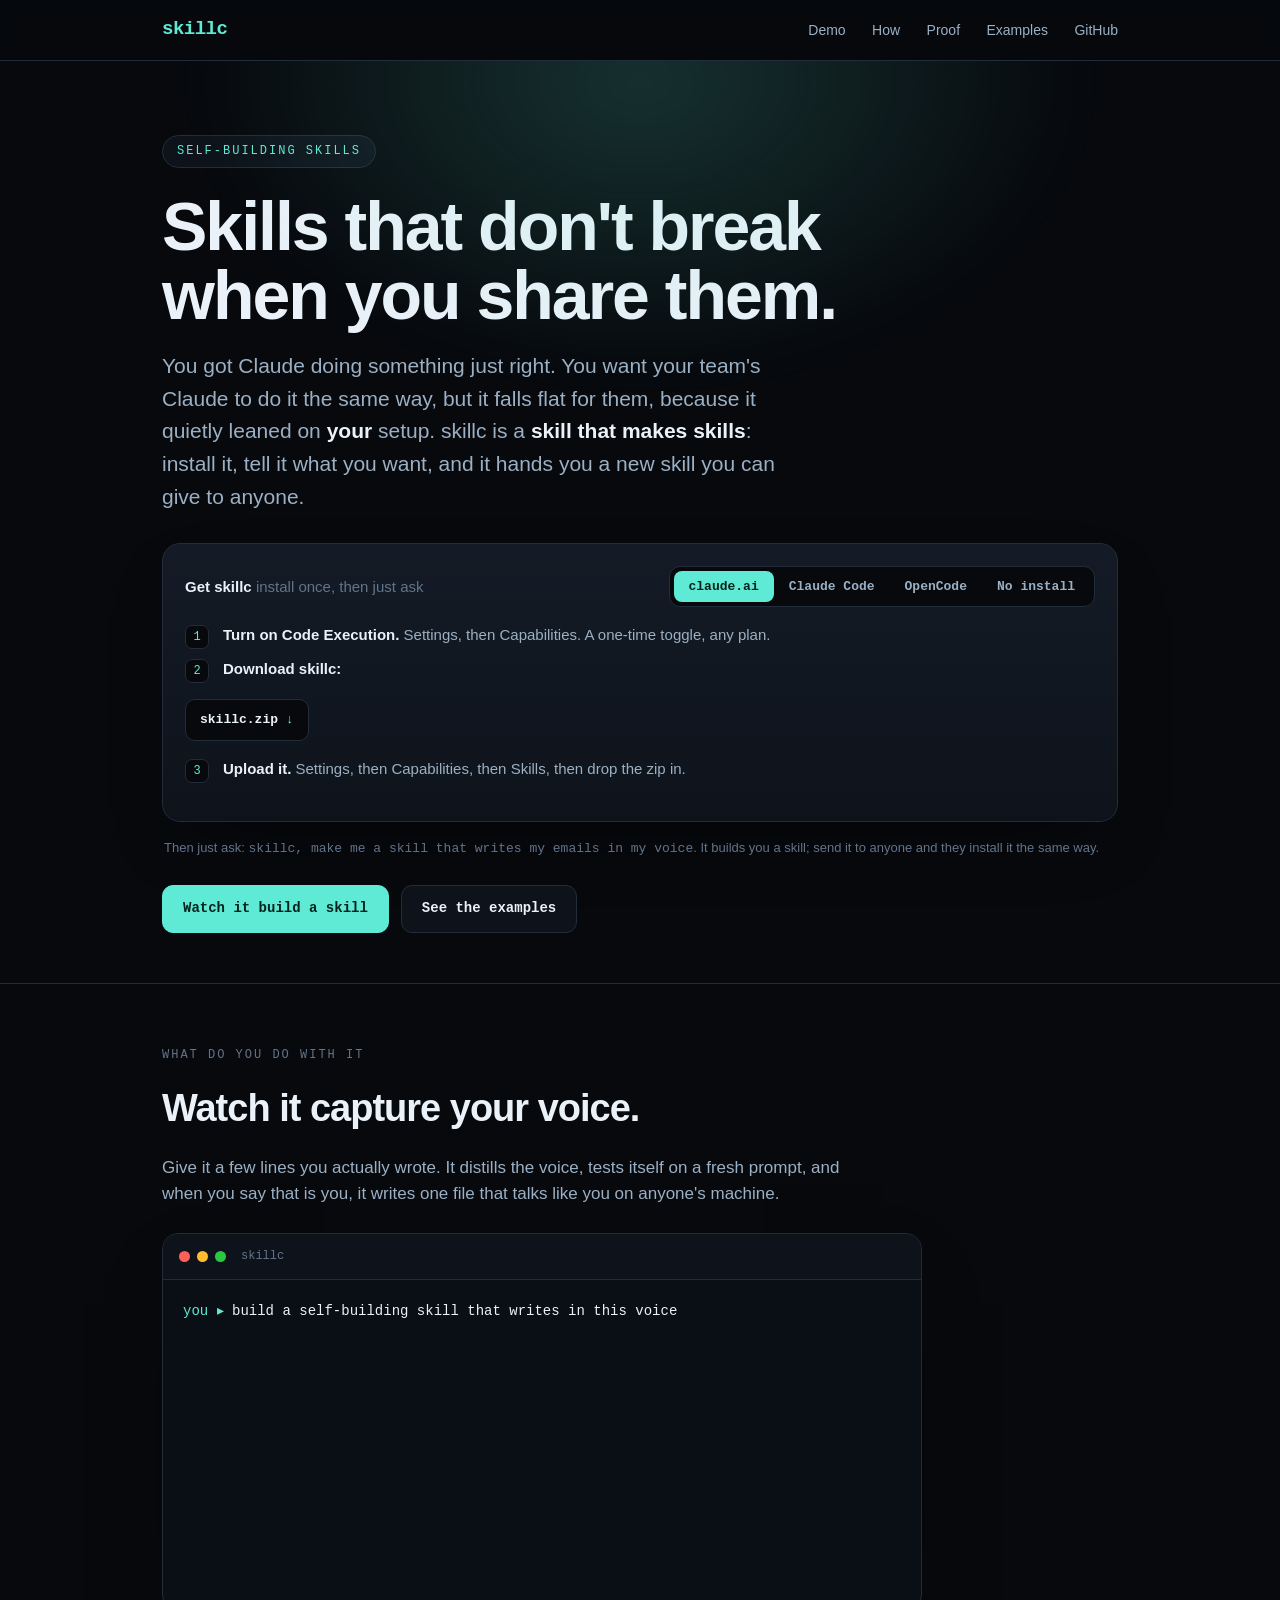
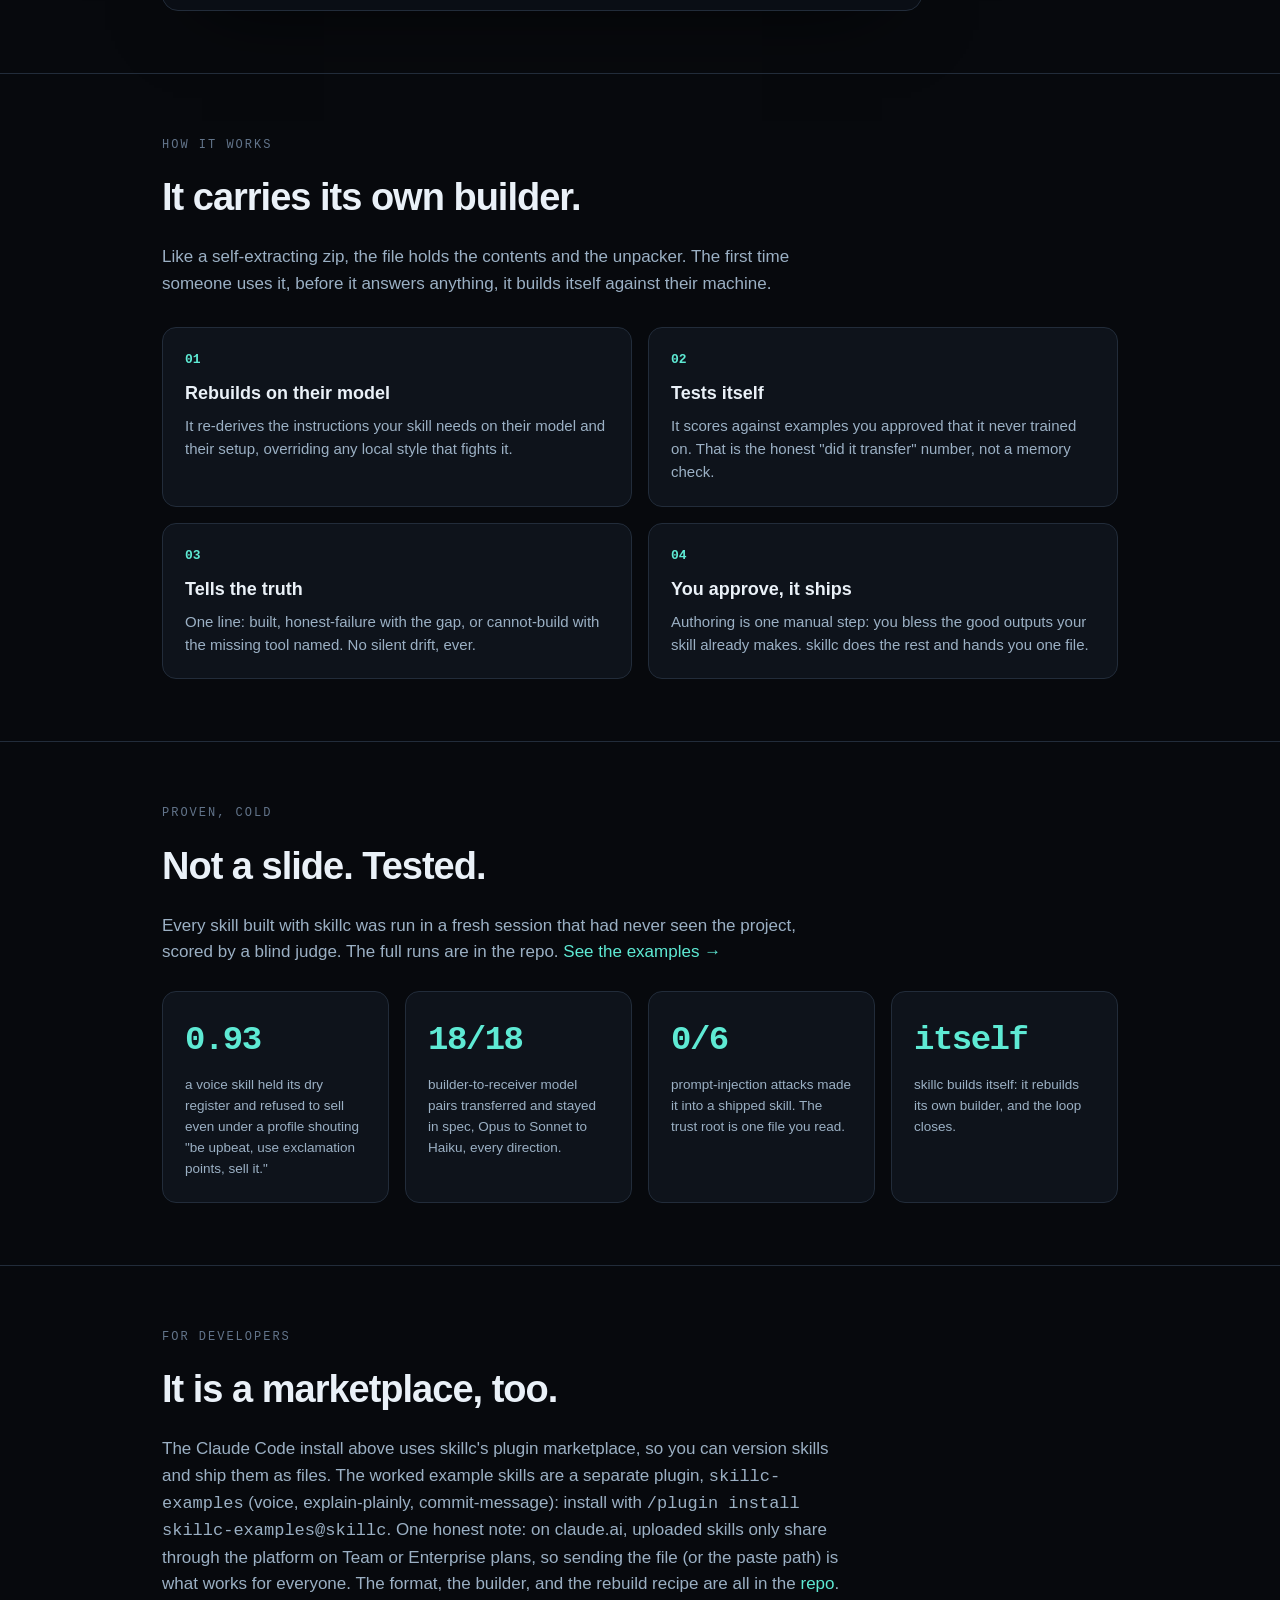
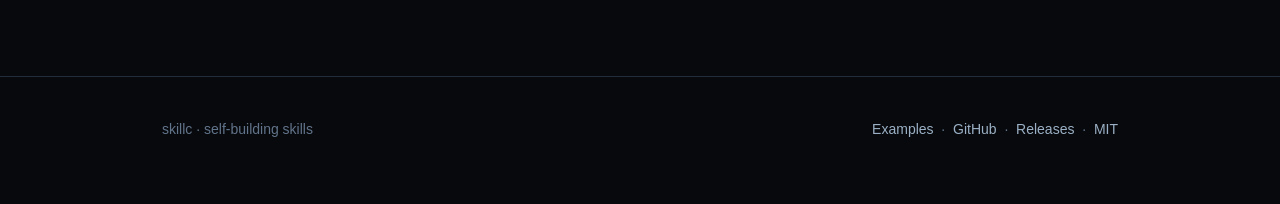
==== site/index.html @ 27f93db3 "Lead with install-as-a-skill; paste is the fallback Per the ecosystem-native shape: install skillc a" ====
<!DOCTYPE html>
<html lang="en">
<head>
<meta charset="utf-8">
<meta name="viewport" content="width=device-width, initial-scale=1">
<title>skillc · skills that don't break when you share them</title>
<meta name="description" content="Your AI skill works for you and flops for everyone else. skillc ships it as one file that rebuilds itself on whoever opens it.">
<meta property="og:title" content="skillc">
<meta property="og:description" content="Skills that don't break when you share them. One file that rebuilds itself on whoever opens it.">
<meta property="og:type" content="website">
<link rel="stylesheet" href="style.css">
</head>
<body>

<header>
  <div class="wrap nav">
    <div class="brand"><a href="./"><b>skillc</b></a></div>
    <nav class="links">
      <a class="hideable" href="#use">Demo</a>
      <a class="hideable" href="#how">How</a>
      <a class="hideable" href="#proof">Proof</a>
      <a href="examples.html">Examples</a>
      <a href="https://github.com/baron-3dl/skillc">GitHub</a>
    </nav>
  </div>
</header>

<div class="hero">
  <div class="glow"></div>
  <div class="wrap">
    <span class="ey">self-building skills</span>
    <h1>Skills that don't break<br>when you share them.</h1>
    <p class="lede">You got Claude doing something just right. You want your team's Claude to do it the same way, but it falls flat for them, because it quietly leaned on <b>your</b> setup. skillc is a <b>skill that makes skills</b>: install it, tell it what you want, and it hands you a new skill you can give to anyone.</p>

    <div class="install" id="get">
      <div class="install-top">
        <div class="h">Get skillc <span>install once, then just ask</span></div>
        <div class="toggle" role="tablist">
          <button id="t-web" class="on" onclick="pick('web')">claude.ai</button>
          <button id="t-code" onclick="pick('code')">Claude Code</button>
          <button id="t-oc" onclick="pick('oc')">OpenCode</button>
          <button id="t-paste" onclick="pick('paste')">No install</button>
        </div>
      </div>

      <div class="panel on" id="p-web">
        <div class="steps3">
          <div class="n">1</div><div class="t"><b>Turn on Code Execution.</b> Settings, then Capabilities. A one-time toggle, any plan.</div>
          <div class="n">2</div><div class="t"><b>Download skillc:</b></div>
        </div>
        <div class="dl"><a href="https://github.com/baron-3dl/skillc/releases/latest/download/skillc.zip">skillc.zip <span class="ar">&darr;</span></a></div>
        <div class="steps3" style="margin-top:16px">
          <div class="n">3</div><div class="t"><b>Upload it.</b> Settings, then Capabilities, then Skills, then drop the zip in.</div>
        </div>
      </div>

      <div class="panel" id="p-code">
        <button class="cmd" data-copy="/plugin marketplace add baron-3dl/skillc&#10;/plugin install skillc@skillc">
          <span class="badge">click to copy</span>
<span class="k">/plugin</span> marketplace add baron-3dl/skillc
<span class="k">/plugin</span> install skillc@skillc</button>
        <p class="hint">Paste into Claude Code.</p>
      </div>

      <div class="panel" id="p-oc">
        <button class="cmd" data-copy="unzip skillc.zip -d ~/.claude/skills/">
          <span class="badge">click to copy</span>
unzip skillc.zip -d ~/.claude/skills/</button>
        <p class="hint">OpenCode reads <span class="mono">~/.claude/skills/</span> automatically. <a href="https://github.com/baron-3dl/skillc/releases/latest/download/skillc.zip">Get skillc.zip</a> first.</p>
      </div>

      <div class="panel" id="p-paste">
        <button class="cmd" id="wizCopy">
          <span class="badge">click to copy the whole prompt</span>
No install. Paste this into any Claude chat and answer its
questions; it builds you a skill, no setup...
<span class="c">[click to copy the full prompt]</span></button>
        <p class="hint">The fallback if you would rather not install. Same builder, runs in a chat.</p>
      </div>
    </div>

    <p class="hint" style="margin:16px 2px 0">Then just ask: <span class="mono">skillc, make me a skill that writes my emails in my voice</span>. It builds you a skill; send it to anyone and they install it the same way.</p>

    <div class="cta">
      <a class="btn p" href="#use">Watch it build a skill</a>
      <a class="btn g" href="examples.html">See the examples</a>
    </div>
  </div>
</div>

<section id="use">
  <div class="wrap">
    <p class="kicker">what do you do with it</p>
    <h2>Watch it capture your voice.</h2>
    <p class="sub">Give it a few lines you actually wrote. It distills the voice, tests itself on a fresh prompt, and when you say that is you, it writes one file that talks like you on anyone's machine.</p>
    <div class="demo" style="margin-top:26px">
      <div class="demo-bar"><i class="r"></i><i class="y"></i><i class="g"></i><span class="ttl">skillc</span></div>
      <div class="demo-body" id="demoBody"></div>
    </div>
  </div>
</section>

<section id="how">
  <div class="wrap">
    <p class="kicker">how it works</p>
    <h2>It carries its own builder.</h2>
    <p class="sub">Like a self-extracting zip, the file holds the contents and the unpacker. The first time someone uses it, before it answers anything, it builds itself against their machine.</p>
    <div class="how">
      <div class="step"><div class="num">01</div><h3>Rebuilds on their model</h3><p>It re-derives the instructions your skill needs on their model and their setup, overriding any local style that fights it.</p></div>
      <div class="step"><div class="num">02</div><h3>Tests itself</h3><p>It scores against examples you approved that it never trained on. That is the honest "did it transfer" number, not a memory check.</p></div>
      <div class="step"><div class="num">03</div><h3>Tells the truth</h3><p>One line: built, honest-failure with the gap, or cannot-build with the missing tool named. No silent drift, ever.</p></div>
      <div class="step"><div class="num">04</div><h3>You approve, it ships</h3><p>Authoring is one manual step: you bless the good outputs your skill already makes. skillc does the rest and hands you one file.</p></div>
    </div>
  </div>
</section>

<section id="proof">
  <div class="wrap">
    <p class="kicker">proven, cold</p>
    <h2>Not a slide. Tested.</h2>
    <p class="sub">Every skill built with skillc was run in a fresh session that had never seen the project, scored by a blind judge. The full runs are in the repo. <a href="examples.html">See the examples &rarr;</a></p>
    <div class="stats">
      <div class="stat"><div class="n">0.93</div><div class="d">a voice skill held its dry register and refused to sell even under a profile shouting "be upbeat, use exclamation points, sell it."</div></div>
      <div class="stat"><div class="n">18/18</div><div class="d">builder-to-receiver model pairs transferred and stayed in spec, Opus to Sonnet to Haiku, every direction.</div></div>
      <div class="stat"><div class="n">0/6</div><div class="d">prompt-injection attacks made it into a shipped skill. The trust root is one file you read.</div></div>
      <div class="stat"><div class="n">itself</div><div class="d">skillc builds itself: it rebuilds its own builder, and the loop closes.</div></div>
    </div>
  </div>
</section>

<section id="dev">
  <div class="wrap">
    <p class="kicker">for developers</p>
    <h2>It is a marketplace, too.</h2>
    <p class="sub">The Claude Code install above uses skillc's plugin marketplace, so you can version skills and ship them as files. The worked example skills are a separate plugin, <span class="mono">skillc-examples</span> (voice, explain-plainly, commit-message): install with <span class="mono">/plugin install skillc-examples@skillc</span>. One honest note: on claude.ai, uploaded skills only share through the platform on Team or Enterprise plans, so sending the file (or the paste path) is what works for everyone. The format, the builder, and the rebuild recipe are all in the <a href="https://github.com/baron-3dl/skillc">repo</a>.</p>
  </div>
</section>

<footer>
  <div class="wrap frow">
    <div>skillc &middot; self-building skills</div>
    <div>
      <a href="examples.html">Examples</a> &nbsp;&middot;&nbsp;
      <a href="https://github.com/baron-3dl/skillc">GitHub</a> &nbsp;&middot;&nbsp;
      <a href="https://github.com/baron-3dl/skillc/releases">Releases</a> &nbsp;&middot;&nbsp;
      <a href="https://github.com/baron-3dl/skillc/blob/main/LICENSE">MIT</a>
    </div>
  </div>
</footer>

<script>
  function pick(which){
    ['web','code','oc','paste'].forEach(function(k){
      var on = (k === which);
      var p = document.getElementById('p-'+k); if (p) p.classList.toggle('on', on);
      var t = document.getElementById('t-'+k); if (t) t.classList.toggle('on', on);
    });
  }
  var WIZARD = `You are skillc, a friendly skill builder. I am not technical, so use plain words, no jargon, and ask me ONE short question at a time and wait for my answer. We are going to turn something I want you to do into a "skill": a block of text I can hand to other people so you do the same thing for them.

Walk me through it:

STEP 1. Say hi in one line, then ask: "In one sentence, what do you want this skill to do?" Wait for my answer.

STEP 2. Ask me to show you what good looks like: "Paste two or three examples you already like. Or describe one and I will draft it, and you fix it." Treat what I approve as the gold standard. Wait.

STEP 3. Ask me two or three quick taste questions to pin the style (for example: how formal, any words or moves I always or never use, how I open and close). Keep it short. Wait.

STEP 4. Try it. Produce your version for two or three fresh examples that fit how I will use this. Show me each one, and after each ask "Is this right?" Let me approve it or fix it. Keep every fix as a rule. Repeat until I am happy.

STEP 5. When I say I am happy, write the finished skill as ONE block of text in a code box so I can copy it. Put these parts in this order: a first line "Paste this whole message into Claude, then use Claude normally. It will follow this skill."; then "Skill:" and a one-sentence description; then the SETUP STEPS below pasted exactly; then "What good looks like:" the rules I gave plus the examples I approved as input and output; then "Never do this:" anything to avoid, always including "no long dashes" unless I asked otherwise, and always including this line: "If something you need is missing (like a person's name), ask for it in one short line instead of guessing."

STEP 6. After the block, tell me in plain lines: how to send it (copy the whole block, send it to anyone); how to use it (paste it as the first message in a new Claude chat, then just ask for what I need); and how to reuse it without re-pasting (in Claude, click Projects in the left sidebar, make a new Project, open its Instructions, and paste the block in there once; Projects are free; or just keep the block in a note and paste it again when needed).

Here are the SETUP STEPS to paste into my skill exactly, between the lines:

---
This skill sets itself up before its first answer. Do this once, quietly, before you reply.
1. If you already set this up earlier in this chat, reuse it and skip to step 4.
2. Read "What good looks like" below. Write yourself short instructions that make YOU, for whoever is using you right now, reproduce those examples. Try them on the examples, and fix and retry until your output matches. If anything in this chat or this person's settings fights the skill (a different style, a "be brief" or "be formal" instruction), the skill wins: it is the authority for this skill's output.
3. Check your instructions against "Never do this." Fix anything that breaks a rule.
4. From now on, answer in this skill. Before you send any answer, read it once against "Never do this" and fix anything that slipped.
---

Now start with STEP 1.`;
  var wz = document.getElementById('wizCopy'); if (wz) wz.setAttribute('data-copy', WIZARD);

  document.querySelectorAll('.cmd').forEach(function(el){
    el.addEventListener('click', function(){
      navigator.clipboard.writeText(el.getAttribute('data-copy')).then(function(){
        var badge = el.querySelector('.badge'); var old = badge.textContent;
        el.classList.add('copied'); badge.textContent = 'copied';
        setTimeout(function(){ el.classList.remove('copied'); badge.textContent = old; }, 1500);
      });
    });
  });

  (function(){
    var body = document.getElementById('demoBody');
    if(!body) return;
    var reduce = window.matchMedia && matchMedia('(prefers-reduced-motion: reduce)').matches;
    var demo = [
      {c:'you', who:'you', tx:'build a self-building skill that writes in this voice', type:true},
      {c:'sk', who:'skillc', tx:'paste a few lines in the voice. those become the target.'},
      {c:'you', who:'you', tx:'"I don\'t do nervous. I do the checklist. Nervous is for the people who skipped it."'},
      {c:'you', who:'you', tx:'"Getting in is the easy part. It is the way out nobody plans that gets you."'},
      {c:'sk', who:'skillc', tx:'distilled the voice: blunt, understated, names the real risk, never sells, no em-dash. testing on a fresh prompt...'},
      {c:'io', k:'a founder pitching blockchain for a coffee shop loyalty program', o:'Blockchain on a punch card. Bold. What happens when the wallet is down and someone just wants their free coffee? That is your real product, not the ledger.'},
      {c:'sk', who:'skillc', tx:'nail it?'},
      {c:'you', who:'you', tx:'that is the one', type:true},
      {c:'done', who:'', tx:'Built voice.selfbuild.SKILL.md. Build examples 4 of 4, acceptance 0.9. Ready.'},
      {c:'file', who:'', tx:'voice.zip ready. Hand it to anyone. It writes in this voice on their machine.'}
    ];
    function sleep(ms){return new Promise(function(r){setTimeout(r,ms);});}
    function mkline(s){
      var el=document.createElement('div'); el.className='ln '+s.c;
      if(s.c==='io'){ el.innerHTML='<span class="k">in</span>'+s.k+'<br><span class="k">out</span><span class="o">'+s.o+'</span>'; }
      else { el.innerHTML=(s.who?'<span class="who">'+s.who+' &#9656; </span>':'')+'<span class="tx"></span>'; }
      body.appendChild(el); return el;
    }
    async function typeInto(el, text){
      var tx=el.querySelector('.tx'); var cur=document.createElement('span'); cur.className='cursor'; el.appendChild(cur);
      for(var i=0;i<text.length;i++){ tx.textContent+=text.charAt(i); await sleep(28); }
      cur.remove();
    }
    function renderStatic(){
      body.innerHTML='';
      demo.forEach(function(s){ var el=mkline(s); el.classList.add('show'); if(s.c!=='io'){ el.querySelector('.tx').textContent=s.tx; } });
    }
    async function play(){
      body.innerHTML='';
      for(var i=0;i<demo.length;i++){
        var s=demo[i]; var el=mkline(s);
        await sleep(70); el.classList.add('show');
        if(s.type){ await typeInto(el, s.tx); }
        else if(s.c!=='io'){ el.querySelector('.tx').textContent=s.tx; }
        body.scrollTop=body.scrollHeight;
        await sleep(s.c==='io'?1200:(s.type?550:900));
      }
      await sleep(7000); play();
    }
    if(reduce){ renderStatic(); } else { play(); }
  })();
</script>
</body>
</html>
---- site/style.css ----
:root{
  --bg:#07090d; --panel:#0e131b; --panel2:#141b26; --line:#222c3a;
  --ink:#eaf1f8; --muted:#9bb0c4; --dim:#62748a;
  --mint:#5eead4; --mint-ink:#04231e; --warm:#fbbf24;
  --mono:ui-monospace,"SF Mono","JetBrains Mono",Menlo,Consolas,monospace;
  --sans:-apple-system,BlinkMacSystemFont,"Segoe UI",Inter,Roboto,Helvetica,Arial,sans-serif;
}
*{box-sizing:border-box}
html{scroll-behavior:smooth}
body{margin:0;background:var(--bg);color:var(--ink);font-family:var(--sans);line-height:1.55;-webkit-font-smoothing:antialiased}
a{color:var(--mint);text-decoration:none}
a:hover{text-decoration:underline}
.wrap{max-width:1000px;margin:0 auto;padding:0 22px}
code,.mono{font-family:var(--mono)}

.glow{position:absolute;inset:0;overflow:hidden;pointer-events:none}
.glow::before{content:"";position:absolute;top:-280px;left:50%;transform:translateX(-50%);
  width:900px;height:600px;border-radius:50%;
  background:radial-gradient(closest-side,rgba(94,234,212,0.18),rgba(94,234,212,0));filter:blur(20px)}

header{position:sticky;top:0;z-index:20;background:rgba(7,9,13,0.7);backdrop-filter:blur(10px);border-bottom:1px solid var(--line)}
.nav{display:flex;align-items:center;justify-content:space-between;height:60px}
.brand{font-family:var(--mono);font-weight:700;font-size:19px;letter-spacing:-.5px}
.brand a{color:var(--ink)}
.brand a:hover{text-decoration:none}
.brand b{color:var(--mint)}
.nav .links a{color:var(--muted);font-size:14px;margin-left:22px}
.nav .links a:hover{color:var(--ink);text-decoration:none}
.nav .links a.act{color:var(--ink)}

.hero{position:relative;padding:74px 0 50px}
.ey{display:inline-block;font-family:var(--mono);font-size:12px;letter-spacing:2px;color:var(--mint);
  border:1px solid var(--line);background:var(--panel);border-radius:999px;padding:6px 14px;margin-bottom:24px;text-transform:uppercase}
h1{font-size:clamp(38px,7vw,68px);line-height:1.02;letter-spacing:-2px;margin:0 0 20px;font-weight:800}
.lede{font-size:clamp(17px,2.3vw,21px);color:var(--muted);max-width:640px;margin:0 0 30px}
.lede b{color:var(--ink);font-weight:600}

.install{background:linear-gradient(180deg,var(--panel2),var(--panel));border:1px solid var(--line);
  border-radius:18px;padding:22px;box-shadow:0 30px 80px -40px rgba(0,0,0,.8)}
.install-top{display:flex;align-items:center;justify-content:space-between;gap:12px;margin-bottom:16px;flex-wrap:wrap}
.install-top .h{font-size:15px;font-weight:700}
.install-top .h span{color:var(--dim);font-weight:500}
.toggle{display:inline-flex;background:var(--bg);border:1px solid var(--line);border-radius:11px;padding:4px}
.toggle button{font-family:var(--mono);font-size:13px;color:var(--muted);background:transparent;border:0;
  padding:8px 15px;border-radius:8px;cursor:pointer;font-weight:600}
.toggle button.on{background:var(--mint);color:var(--mint-ink)}

.panel{display:none}
.panel.on{display:block;animation:fade .25s ease}
@keyframes fade{from{opacity:0;transform:translateY(4px)}to{opacity:1;transform:none}}

.cmd{position:relative;display:block;width:100%;text-align:left;cursor:pointer;
  background:var(--bg);border:1px solid var(--line);border-radius:12px;padding:18px 20px;
  font-family:var(--mono);font-size:15px;color:var(--ink);line-height:1.9;transition:border-color .15s,box-shadow .15s}
.cmd:hover{border-color:var(--mint);box-shadow:0 0 0 3px rgba(94,234,212,.08)}
.cmd .k{color:var(--mint)}
.cmd .badge{position:absolute;top:12px;right:12px;font-size:11px;color:var(--dim);
  border:1px solid var(--line);border-radius:6px;padding:4px 9px;background:var(--panel)}
.cmd.copied{border-color:var(--mint)}
.cmd.copied .badge{color:var(--mint-ink);background:var(--mint);border-color:var(--mint)}
.hint{font-size:13px;color:var(--dim);margin:12px 2px 0}
.hint a{color:var(--muted)}

.steps3{display:grid;grid-template-columns:auto 1fr;gap:8px 14px;align-items:start;margin:4px 0 16px}
.steps3 .n{font-family:var(--mono);font-size:12px;color:var(--mint);background:var(--bg);border:1px solid var(--line);
  border-radius:7px;width:24px;height:24px;display:grid;place-items:center;margin-top:2px}
.steps3 .t{color:var(--muted);font-size:15px}
.steps3 .t b{color:var(--ink)}
.dl{display:flex;flex-wrap:wrap;gap:10px;margin-top:4px}
.dl a{display:inline-flex;align-items:center;gap:8px;font-family:var(--mono);font-size:13px;font-weight:600;
  color:var(--ink);background:var(--bg);border:1px solid var(--line);border-radius:10px;padding:10px 14px}
.dl a:hover{text-decoration:none;border-color:var(--mint);color:var(--mint)}
.dl a .ar{color:var(--mint)}

.cta{display:flex;gap:12px;flex-wrap:wrap;margin-top:26px}
.btn{font-family:var(--mono);font-size:14px;font-weight:700;padding:12px 20px;border-radius:11px;border:1px solid var(--line)}
.btn.p{background:var(--mint);color:var(--mint-ink);border-color:var(--mint)}
.btn.p:hover{text-decoration:none;filter:brightness(1.07)}
.btn.g{background:var(--panel);color:var(--ink)}
.btn.g:hover{text-decoration:none;border-color:var(--mint)}

section{padding:62px 0;border-top:1px solid var(--line)}
.kicker{font-family:var(--mono);font-size:12px;letter-spacing:2px;text-transform:uppercase;color:var(--dim);margin:0 0 14px}
h2{font-size:clamp(26px,4vw,38px);letter-spacing:-1px;margin:0 0 14px;font-weight:800}
.sub{color:var(--muted);max-width:680px;font-size:17px}

.how{display:grid;grid-template-columns:repeat(2,1fr);gap:16px;margin-top:30px}
.step{background:var(--panel);border:1px solid var(--line);border-radius:14px;padding:22px}
.step .num{font-family:var(--mono);color:var(--mint);font-size:13px;font-weight:700;margin-bottom:10px}
.step h3{margin:0 0 6px;font-size:18px}
.step p{margin:0;color:var(--muted);font-size:15px}

.stats{display:grid;grid-template-columns:repeat(4,1fr);gap:16px;margin-top:26px}
.stat{background:var(--panel);border:1px solid var(--line);border-radius:14px;padding:22px}
.stat .n{font-family:var(--mono);font-size:34px;font-weight:800;color:var(--mint);letter-spacing:-1.5px}
.stat .d{color:var(--muted);font-size:13.5px;margin-top:8px}

.badges{display:flex;flex-wrap:wrap;gap:10px;margin-top:18px}
.pill{font-family:var(--mono);font-size:12px;color:var(--warm);border:1px solid var(--line);border-radius:999px;padding:7px 14px;background:var(--panel)}

/* examples page */
.ex{background:var(--panel);border:1px solid var(--line);border-radius:16px;padding:26px;margin-bottom:18px}
.ex-h{display:flex;align-items:baseline;justify-content:space-between;gap:12px;flex-wrap:wrap;margin-bottom:4px}
.ex-h h3{font-size:23px;margin:0;letter-spacing:-.5px}
.ex-h .who{font-family:var(--mono);font-size:12px;color:var(--mint);white-space:nowrap}
.ex .tagline{color:var(--muted);margin:0 0 18px;max-width:640px}
.io{display:grid;gap:10px;margin:0 0 16px}
.io .row{background:var(--bg);border:1px solid var(--line);border-radius:11px;padding:13px 16px}
.io .lab{font-family:var(--mono);font-size:11px;letter-spacing:1px;text-transform:uppercase;color:var(--dim);margin-bottom:6px}
.io .val{color:var(--ink);font-size:15px;line-height:1.5}
.io .val.out{color:var(--mint)}
.result{display:flex;align-items:flex-start;gap:10px;font-size:14px;color:var(--muted);margin:0 0 18px}
.result .dot{width:8px;height:8px;border-radius:50%;background:var(--mint);box-shadow:0 0 10px var(--mint);margin-top:6px;flex:none}
.result b{color:var(--ink);font-weight:600}
.ex-actions{display:flex;flex-wrap:wrap;gap:10px;align-items:center}
.ex-actions .note{font-size:13px;color:var(--dim)}

/* demo terminal */
.demo{background:#0a0e15;border:1px solid var(--line);border-radius:16px;overflow:hidden;box-shadow:0 30px 80px -40px rgba(0,0,0,.8);max-width:760px}
.demo-bar{display:flex;align-items:center;gap:7px;padding:13px 16px;border-bottom:1px solid var(--line);background:var(--panel)}
.demo-bar i{width:11px;height:11px;border-radius:50%;background:#2a3442}
.demo-bar i.r{background:#ff5f57}
.demo-bar i.y{background:#febc2e}
.demo-bar i.g{background:#28c840}
.demo-bar .ttl{font-family:var(--mono);font-size:12px;color:var(--dim);margin-left:8px}
.demo-body{padding:20px;font-family:var(--mono);font-size:14px;line-height:1.7;min-height:330px}
.ln{margin:0 0 10px;opacity:0;transform:translateY(3px);transition:opacity .25s ease,transform .25s ease}
.ln.show{opacity:1;transform:none}
.ln .who{color:var(--dim)}
.ln.you .who{color:var(--mint)}
.ln.you .tx{color:var(--ink)}
.ln.sk .tx{color:var(--muted)}
.ln.io{background:var(--bg);border:1px solid var(--line);border-radius:9px;padding:11px 13px}
.ln.io .k{color:var(--dim);font-size:11px;text-transform:uppercase;letter-spacing:1px;margin-right:6px}
.ln.io .o{color:var(--mint)}
.ln.done .tx{color:var(--mint);font-weight:700}
.ln.file .tx{color:var(--warm)}
.cursor{display:inline-block;width:8px;height:16px;background:var(--mint);vertical-align:-3px;margin-left:1px;animation:blink 1s steps(1) infinite}
@keyframes blink{50%{opacity:0}}

footer{padding:42px 0 64px;color:var(--dim);font-size:14px;border-top:1px solid var(--line)}
.frow{display:flex;justify-content:space-between;flex-wrap:wrap;gap:12px;align-items:center}
.frow a{color:var(--muted)}

@media(max-width:760px){
  .how,.stats{grid-template-columns:1fr}
  .nav .links a.hideable{display:none}
  .hero{padding:48px 0 36px}
}
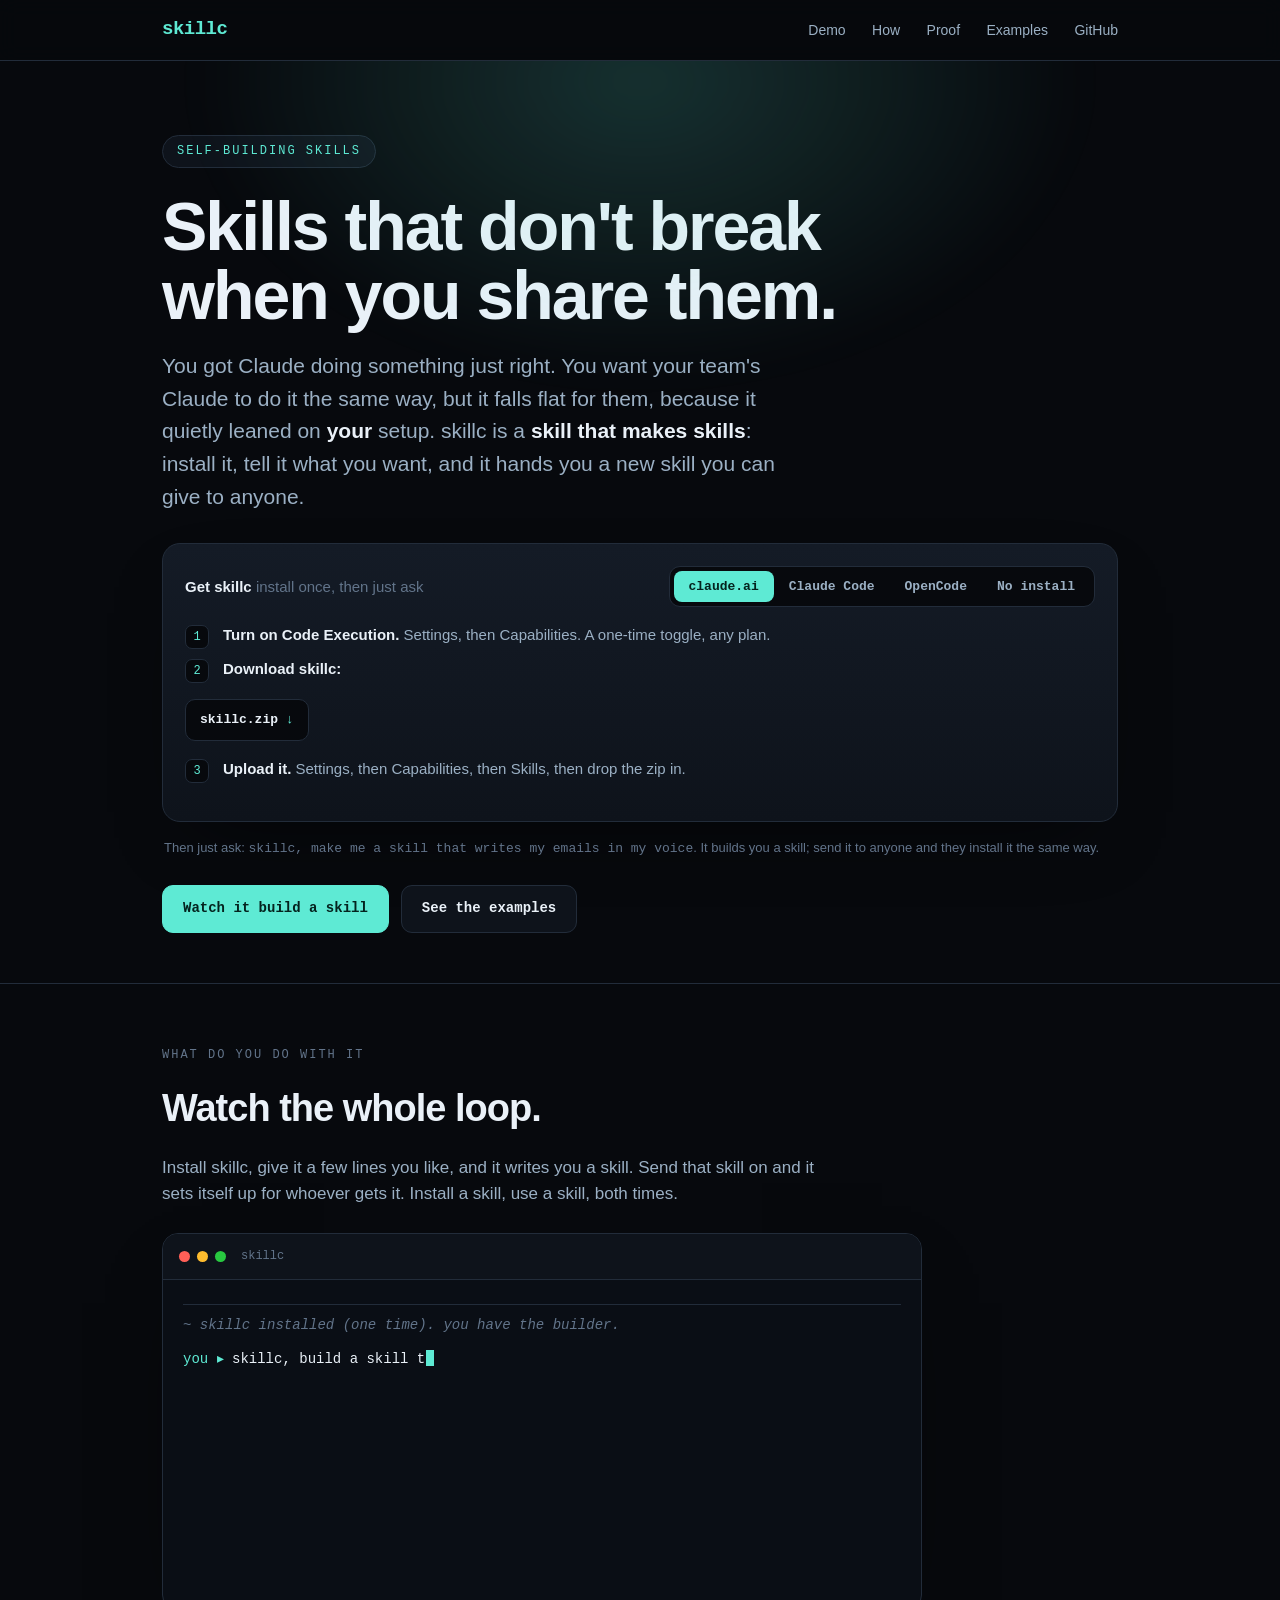
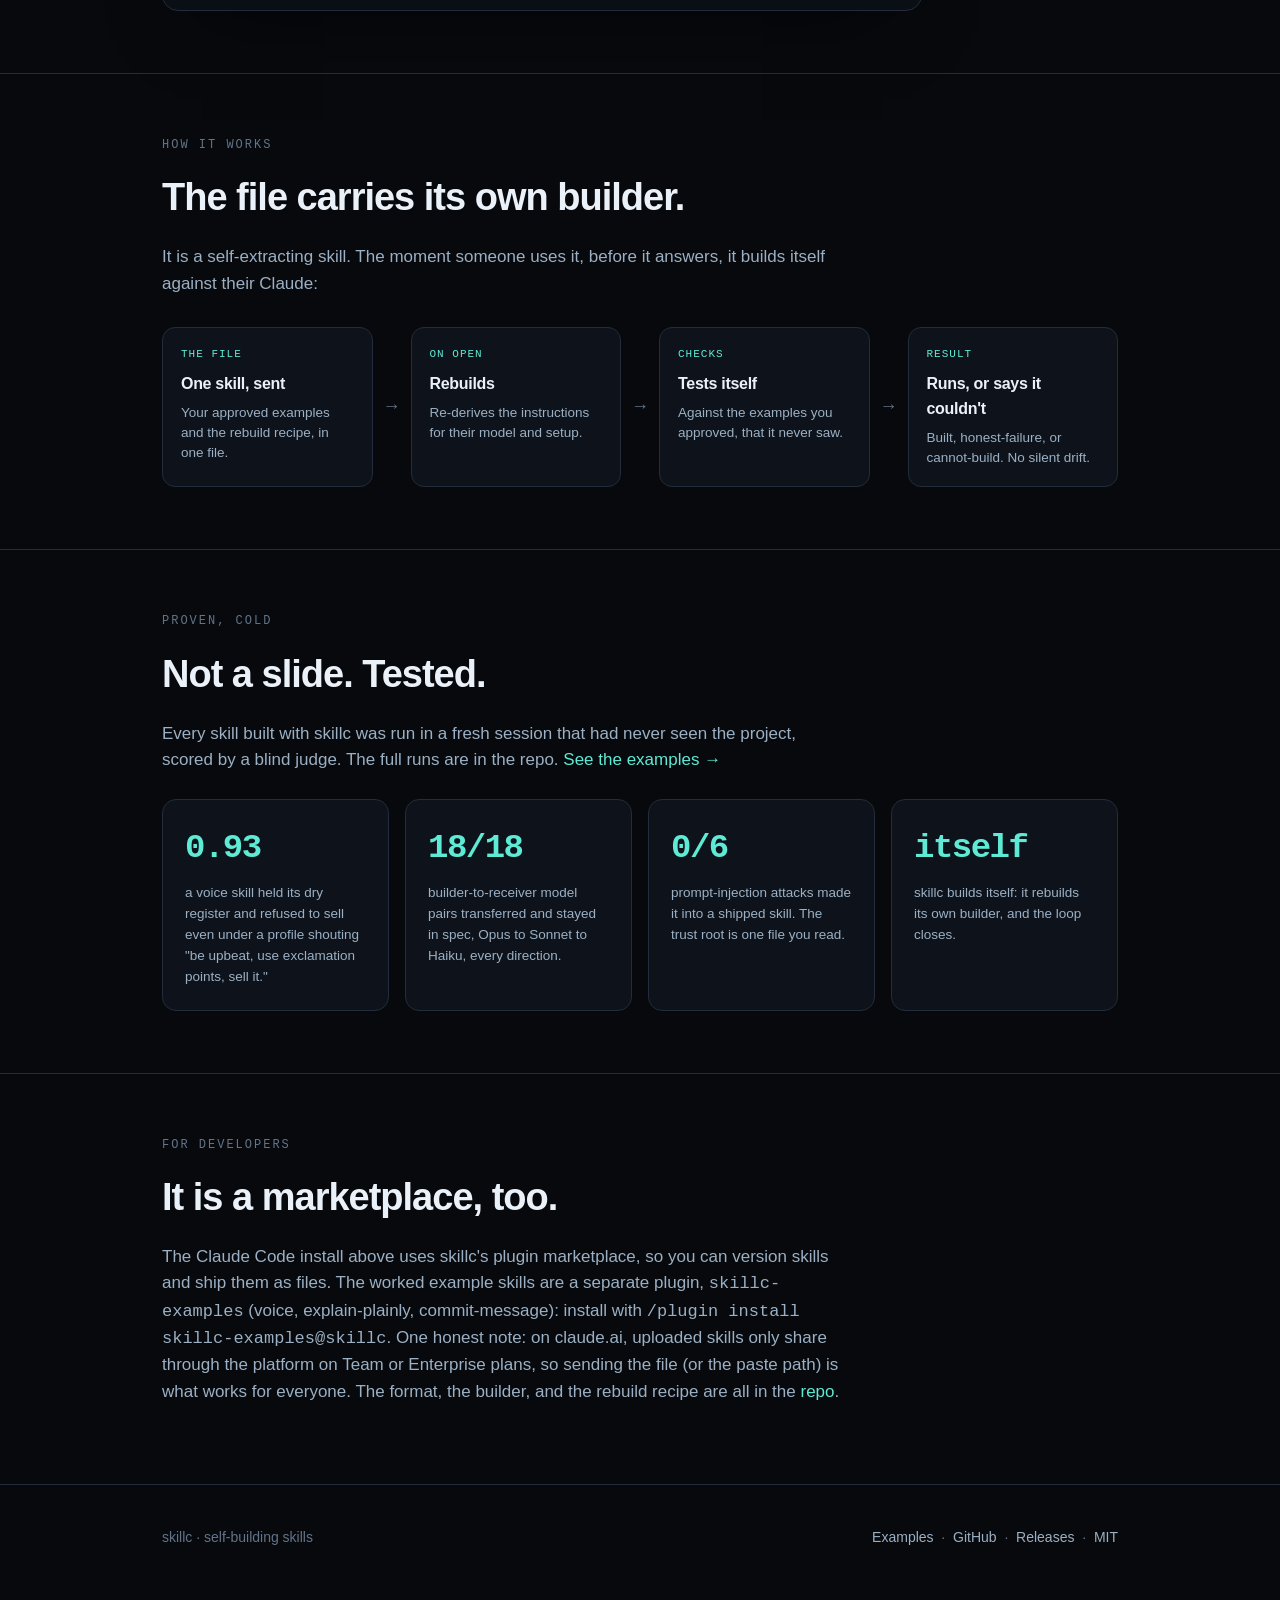
==== commit 06b7ef0f: "site: bookend the demo with install + share; turn "how it works" into a flow - Demo now shows the wh" ====
--- a/site/index.html
+++ b/site/index.html
@@ -91,8 +91,8 @@
 <section id="use">
   <div class="wrap">
     <p class="kicker">what do you do with it</p>
-    <h2>Watch it capture your voice.</h2>
-    <p class="sub">Give it a few lines you actually wrote. It distills the voice, tests itself on a fresh prompt, and when you say that is you, it writes one file that talks like you on anyone's machine.</p>
+    <h2>Watch the whole loop.</h2>
+    <p class="sub">Install skillc, give it a few lines you like, and it writes you a skill. Send that skill on and it sets itself up for whoever gets it. Install a skill, use a skill, both times.</p>
     <div class="demo" style="margin-top:26px">
       <div class="demo-bar"><i class="r"></i><i class="y"></i><i class="g"></i><span class="ttl">skillc</span></div>
       <div class="demo-body" id="demoBody"></div>
@@ -103,13 +103,16 @@
 <section id="how">
   <div class="wrap">
     <p class="kicker">how it works</p>
-    <h2>It carries its own builder.</h2>
-    <p class="sub">Like a self-extracting zip, the file holds the contents and the unpacker. The first time someone uses it, before it answers anything, it builds itself against their machine.</p>
-    <div class="how">
-      <div class="step"><div class="num">01</div><h3>Rebuilds on their model</h3><p>It re-derives the instructions your skill needs on their model and their setup, overriding any local style that fights it.</p></div>
-      <div class="step"><div class="num">02</div><h3>Tests itself</h3><p>It scores against examples you approved that it never trained on. That is the honest "did it transfer" number, not a memory check.</p></div>
-      <div class="step"><div class="num">03</div><h3>Tells the truth</h3><p>One line: built, honest-failure with the gap, or cannot-build with the missing tool named. No silent drift, ever.</p></div>
-      <div class="step"><div class="num">04</div><h3>You approve, it ships</h3><p>Authoring is one manual step: you bless the good outputs your skill already makes. skillc does the rest and hands you one file.</p></div>
+    <h2>The file carries its own builder.</h2>
+    <p class="sub">It is a self-extracting skill. The moment someone uses it, before it answers, it builds itself against their Claude:</p>
+    <div class="flow">
+      <div class="node"><div class="ic">the file</div><h3>One skill, sent</h3><p>Your approved examples and the rebuild recipe, in one file.</p></div>
+      <div class="arr">&rarr;</div>
+      <div class="node"><div class="ic">on open</div><h3>Rebuilds</h3><p>Re-derives the instructions for their model and setup.</p></div>
+      <div class="arr">&rarr;</div>
+      <div class="node"><div class="ic">checks</div><h3>Tests itself</h3><p>Against the examples you approved, that it never saw.</p></div>
+      <div class="arr">&rarr;</div>
+      <div class="node"><div class="ic">result</div><h3>Runs, or says it couldn't</h3><p>Built, honest-failure, or cannot-build. No silent drift.</p></div>
     </div>
   </div>
 </section>
@@ -200,16 +203,16 @@
     if(!body) return;
     var reduce = window.matchMedia && matchMedia('(prefers-reduced-motion: reduce)').matches;
     var demo = [
-      {c:'you', who:'you', tx:'build a self-building skill that writes in this voice', type:true},
-      {c:'sk', who:'skillc', tx:'paste a few lines in the voice. those become the target.'},
+      {c:'sys', who:'', tx:'skillc installed (one time). you have the builder.'},
+      {c:'you', who:'you', tx:'skillc, build a skill that writes in this voice', type:true},
       {c:'you', who:'you', tx:'"I don\'t do nervous. I do the checklist. Nervous is for the people who skipped it."'},
-      {c:'you', who:'you', tx:'"Getting in is the easy part. It is the way out nobody plans that gets you."'},
-      {c:'sk', who:'skillc', tx:'distilled the voice: blunt, understated, names the real risk, never sells, no em-dash. testing on a fresh prompt...'},
+      {c:'sk', who:'skillc', tx:'got the voice: blunt, understated, names the real risk, never sells. testing on a fresh prompt...'},
       {c:'io', k:'a founder pitching blockchain for a coffee shop loyalty program', o:'Blockchain on a punch card. Bold. What happens when the wallet is down and someone just wants their free coffee? That is your real product, not the ledger.'},
-      {c:'sk', who:'skillc', tx:'nail it?'},
       {c:'you', who:'you', tx:'that is the one', type:true},
-      {c:'done', who:'', tx:'Built voice.selfbuild.SKILL.md. Build examples 4 of 4, acceptance 0.9. Ready.'},
-      {c:'file', who:'', tx:'voice.zip ready. Hand it to anyone. It writes in this voice on their machine.'}
+      {c:'done', who:'', tx:'Built voice.selfbuild.SKILL.md. Acceptance 0.9. Ready.'},
+      {c:'file', who:'', tx:'voice.zip ready.'},
+      {c:'sys', who:'', tx:'you send voice.zip to a teammate. they install it the same way you installed skillc.'},
+      {c:'sk', who:'their Claude', tx:'Built from voice.zip. Now I write in this voice too.'}
     ];
     function sleep(ms){return new Promise(function(r){setTimeout(r,ms);});}
     function mkline(s){
--- a/site/style.css
+++ b/site/style.css
@@ -137,6 +137,17 @@
 .ln.file .tx{color:var(--warm)}
 .cursor{display:inline-block;width:8px;height:16px;background:var(--mint);vertical-align:-3px;margin-left:1px;animation:blink 1s steps(1) infinite}
 @keyframes blink{50%{opacity:0}}
+.ln.sys{color:var(--dim);font-style:italic;border-top:1px solid var(--line);padding-top:9px;margin-top:4px}
+.ln.sys::before{content:"~ ";font-style:normal}
+
+/* how-it-works flow */
+.flow{display:flex;align-items:stretch;gap:10px;margin-top:30px;flex-wrap:wrap}
+.flow .node{flex:1 1 180px;background:var(--panel);border:1px solid var(--line);border-radius:13px;padding:18px}
+.flow .node .ic{font-family:var(--mono);font-size:11px;letter-spacing:1px;text-transform:uppercase;color:var(--mint);margin-bottom:9px}
+.flow .node h3{font-size:16px;margin:0 0 6px;letter-spacing:-.3px}
+.flow .node p{margin:0;color:var(--muted);font-size:13.5px;line-height:1.5}
+.flow .arr{align-self:center;color:var(--dim);font-size:18px;flex:0 0 auto}
+@media(max-width:760px){.flow .arr{display:none}.flow .node{flex-basis:100%}}
 
 footer{padding:42px 0 64px;color:var(--dim);font-size:14px;border-top:1px solid var(--line)}
 .frow{display:flex;justify-content:space-between;flex-wrap:wrap;gap:12px;align-items:center}
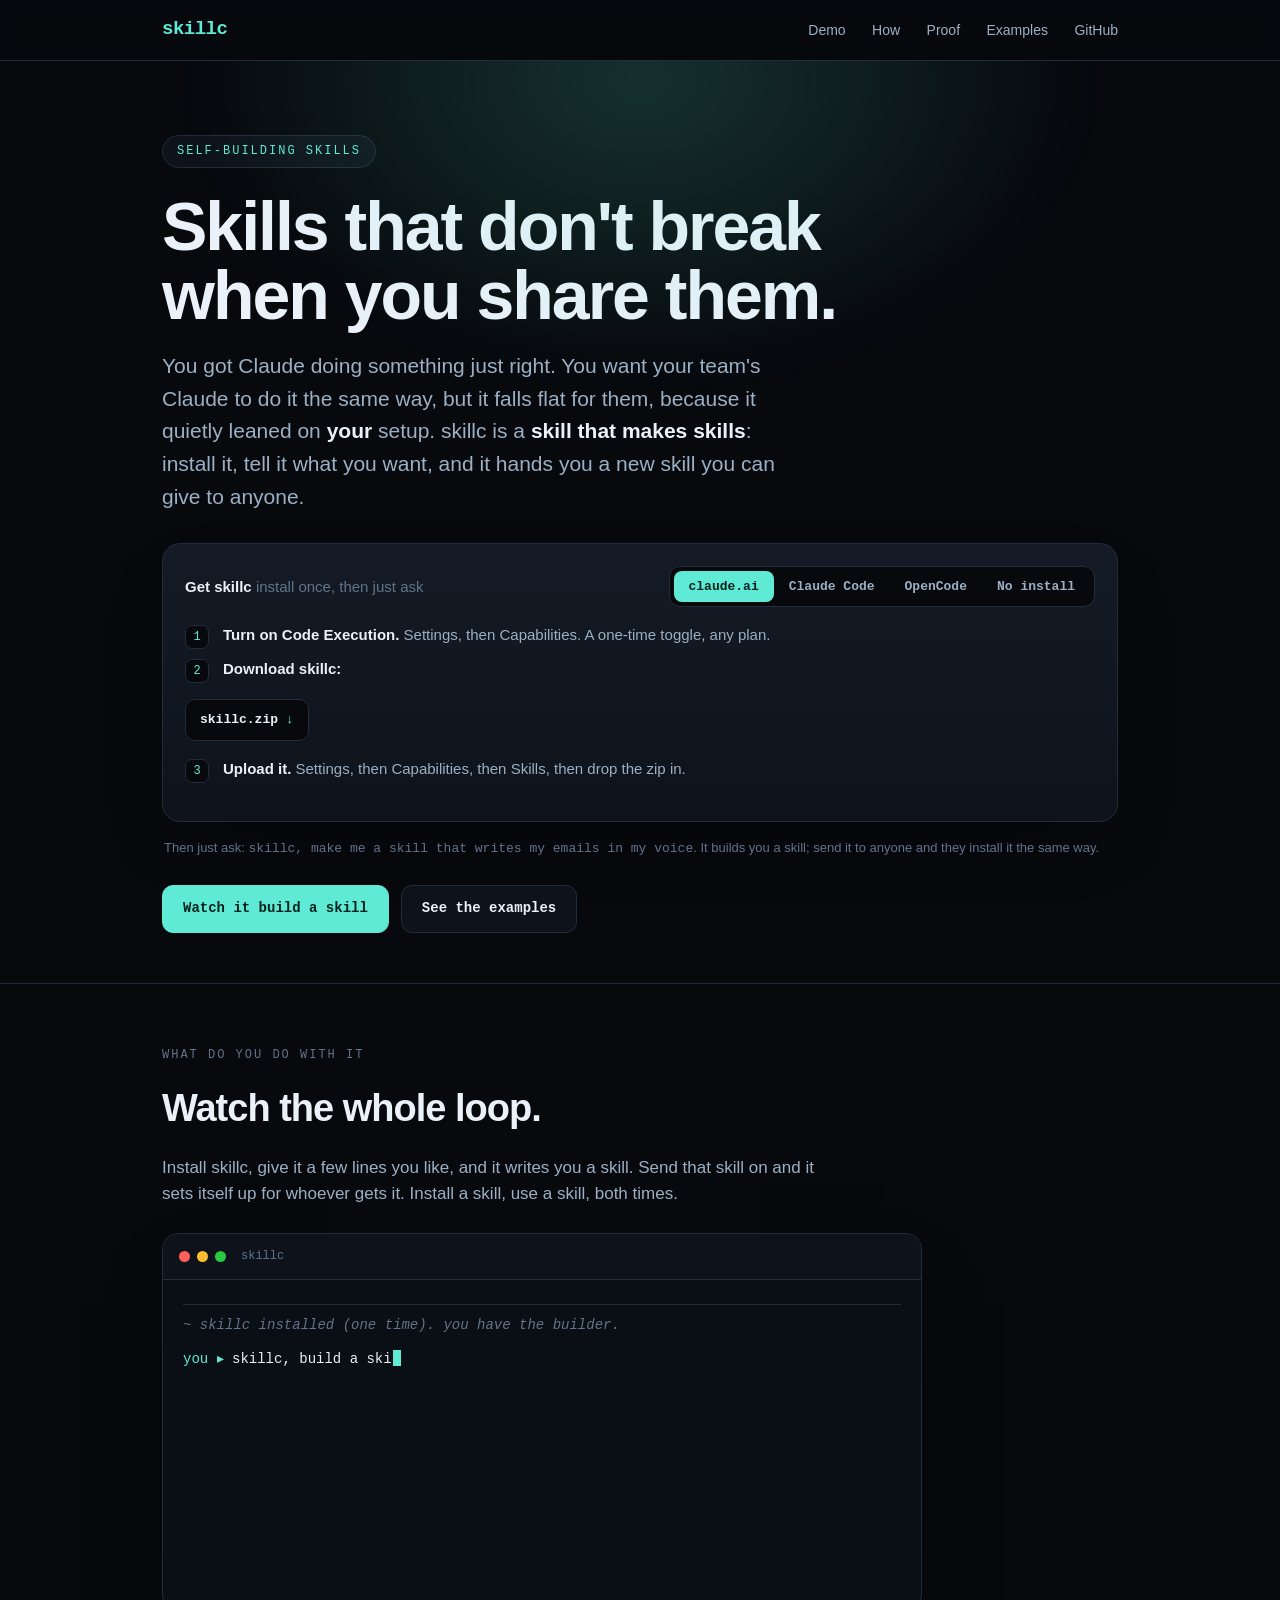
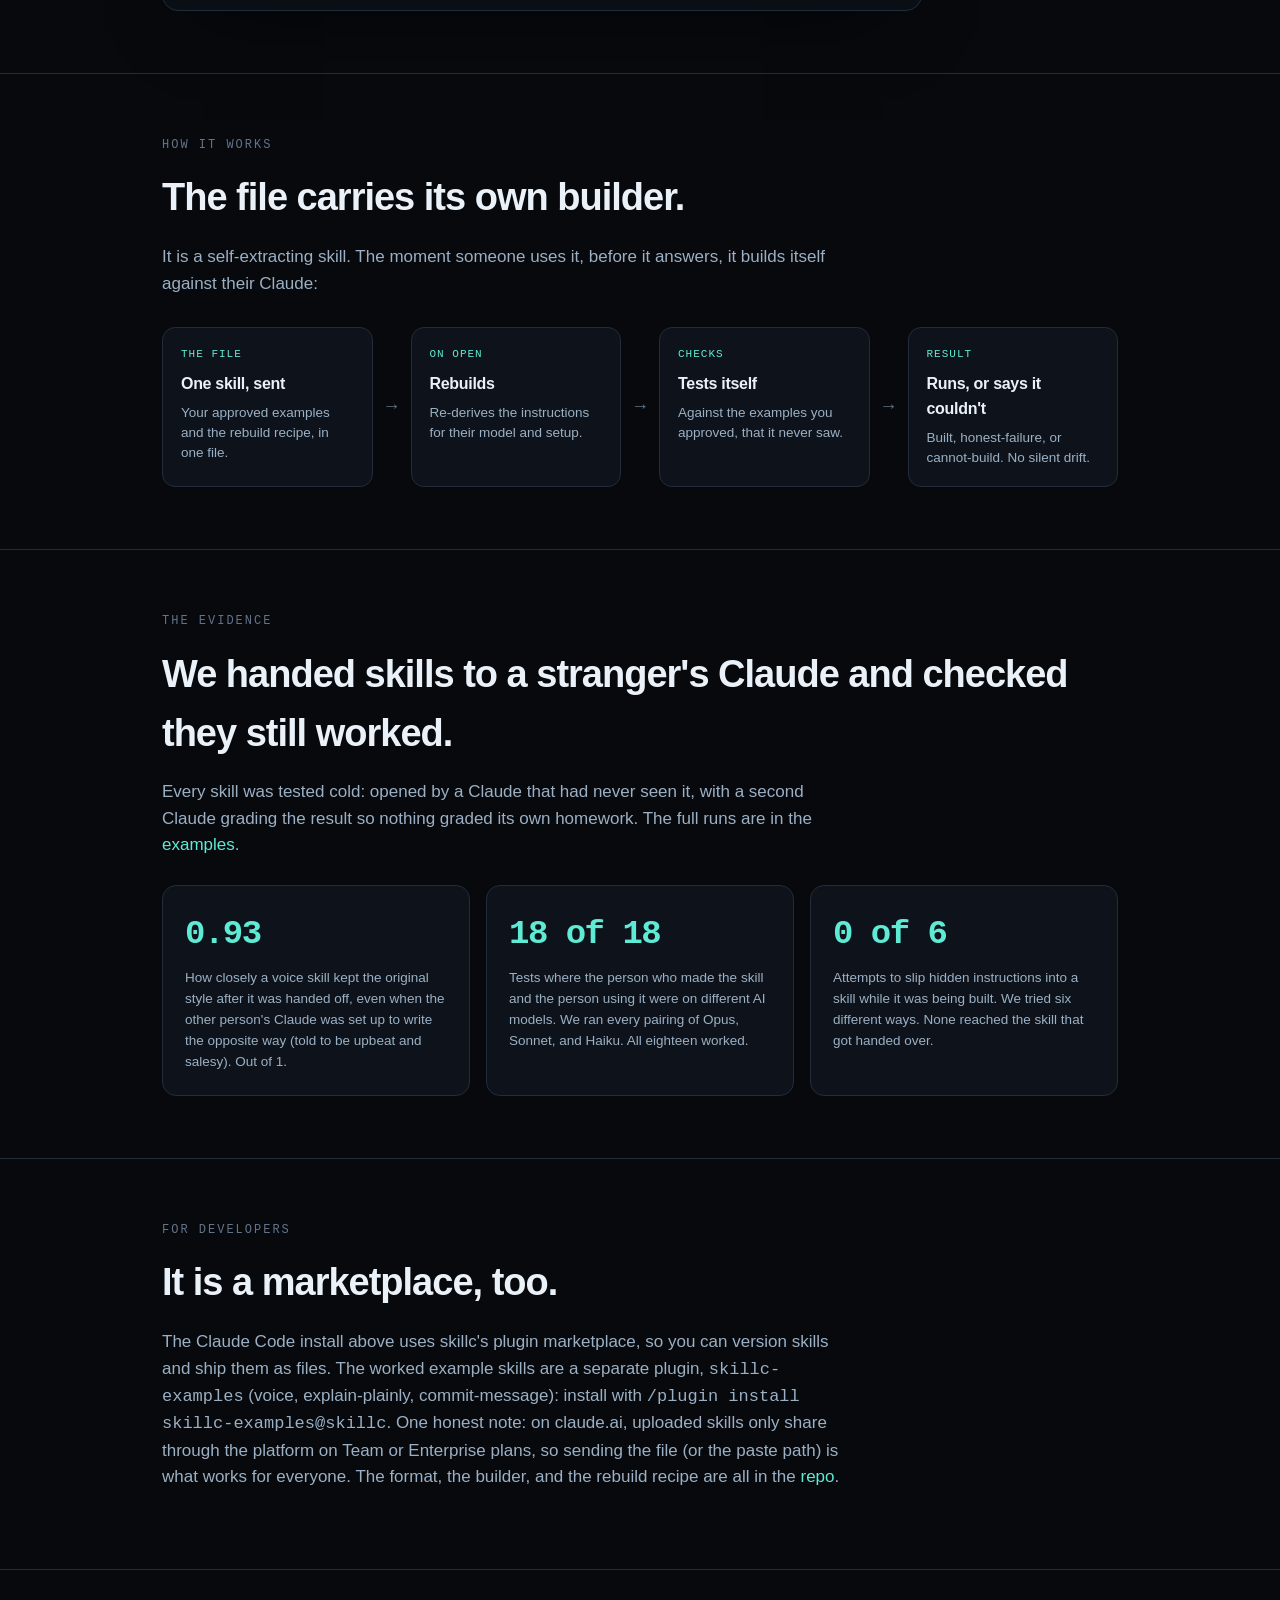
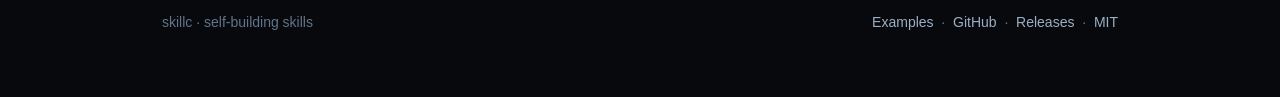
==== commit cc674581: "site: rewrite the proof section in plain words, drop the AI-staccato and jargon Was 'Not a slide. Te" ====
--- a/site/index.html
+++ b/site/index.html
@@ -119,14 +119,13 @@
 
 <section id="proof">
   <div class="wrap">
-    <p class="kicker">proven, cold</p>
-    <h2>Not a slide. Tested.</h2>
-    <p class="sub">Every skill built with skillc was run in a fresh session that had never seen the project, scored by a blind judge. The full runs are in the repo. <a href="examples.html">See the examples &rarr;</a></p>
-    <div class="stats">
-      <div class="stat"><div class="n">0.93</div><div class="d">a voice skill held its dry register and refused to sell even under a profile shouting "be upbeat, use exclamation points, sell it."</div></div>
-      <div class="stat"><div class="n">18/18</div><div class="d">builder-to-receiver model pairs transferred and stayed in spec, Opus to Sonnet to Haiku, every direction.</div></div>
-      <div class="stat"><div class="n">0/6</div><div class="d">prompt-injection attacks made it into a shipped skill. The trust root is one file you read.</div></div>
-      <div class="stat"><div class="n">itself</div><div class="d">skillc builds itself: it rebuilds its own builder, and the loop closes.</div></div>
+    <p class="kicker">the evidence</p>
+    <h2>We handed skills to a stranger's Claude and checked they still worked.</h2>
+    <p class="sub">Every skill was tested cold: opened by a Claude that had never seen it, with a second Claude grading the result so nothing graded its own homework. The full runs are in the <a href="examples.html">examples</a>.</p>
+    <div class="stats" style="grid-template-columns:repeat(3,1fr)">
+      <div class="stat"><div class="n">0.93</div><div class="d">How closely a voice skill kept the original style after it was handed off, even when the other person's Claude was set up to write the opposite way (told to be upbeat and salesy). Out of 1.</div></div>
+      <div class="stat"><div class="n">18 of 18</div><div class="d">Tests where the person who made the skill and the person using it were on different AI models. We ran every pairing of Opus, Sonnet, and Haiku. All eighteen worked.</div></div>
+      <div class="stat"><div class="n">0 of 6</div><div class="d">Attempts to slip hidden instructions into a skill while it was being built. We tried six different ways. None reached the skill that got handed over.</div></div>
     </div>
   </div>
 </section>
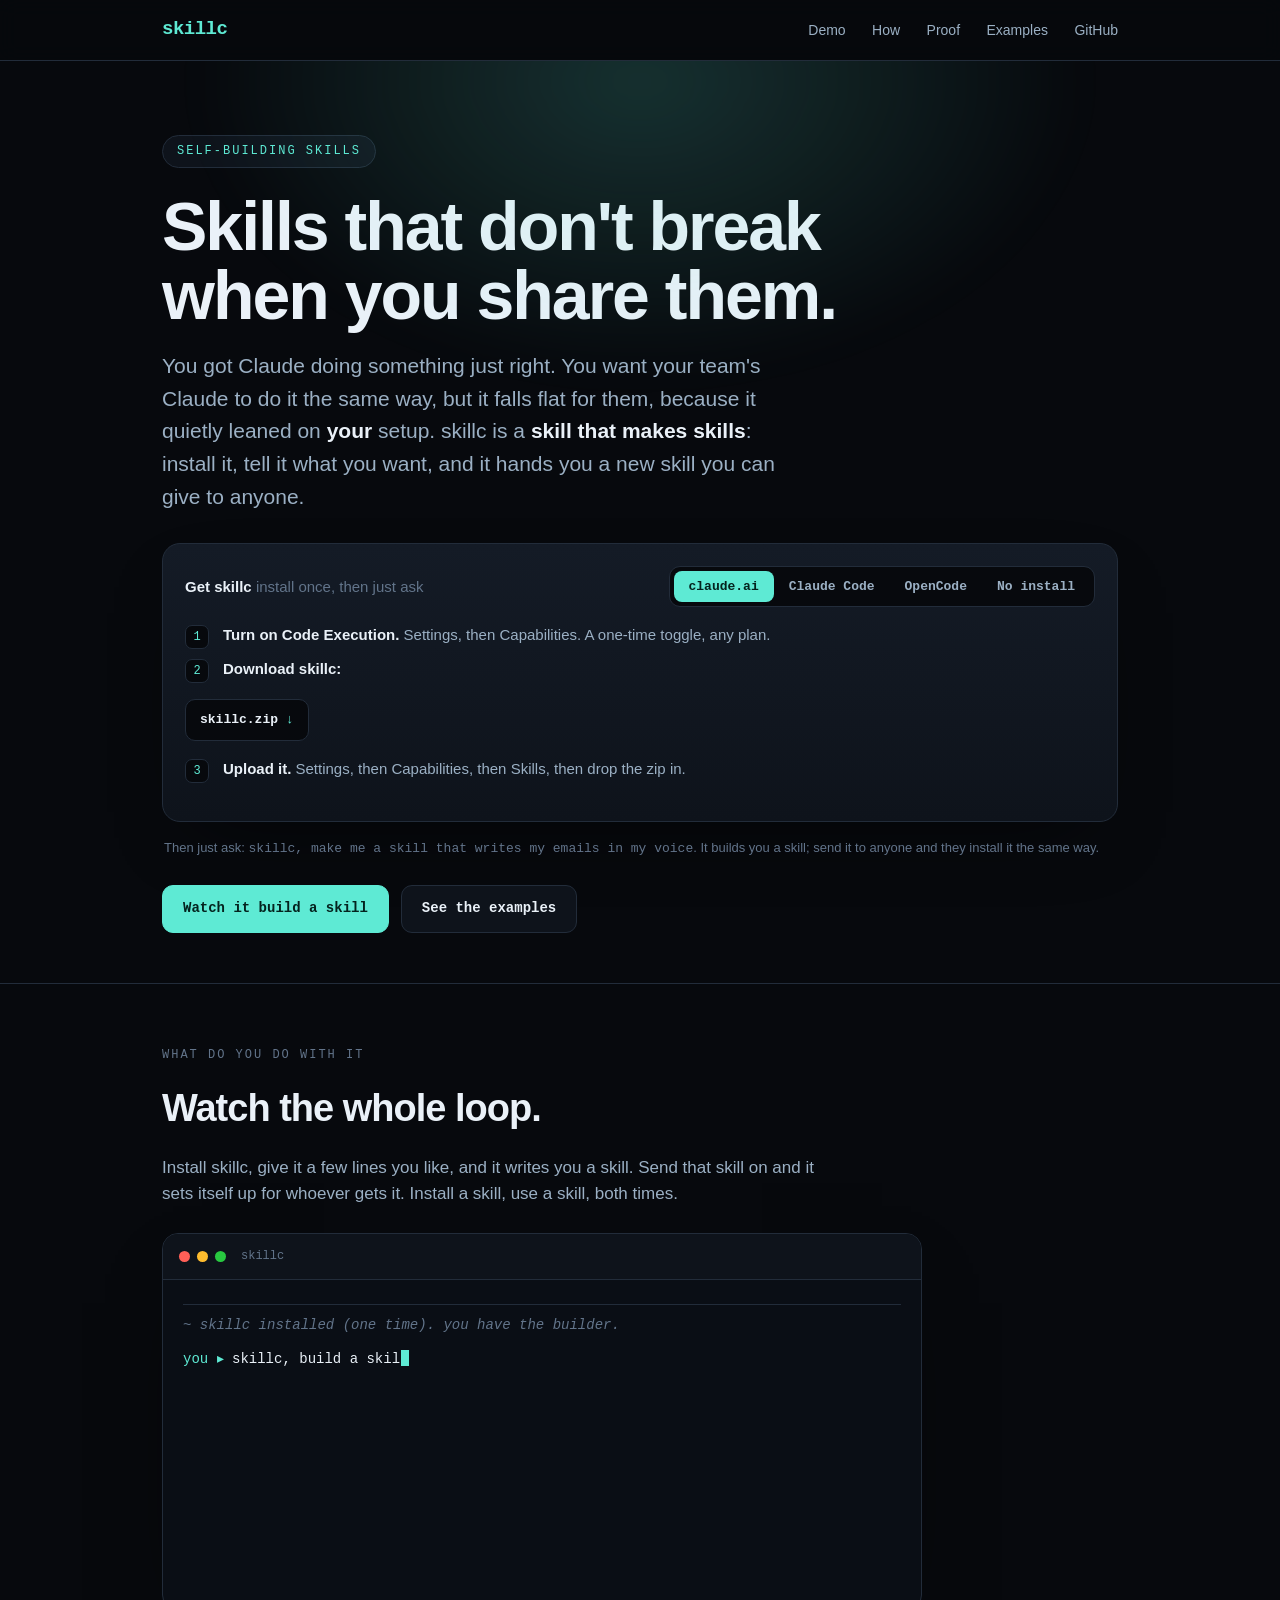
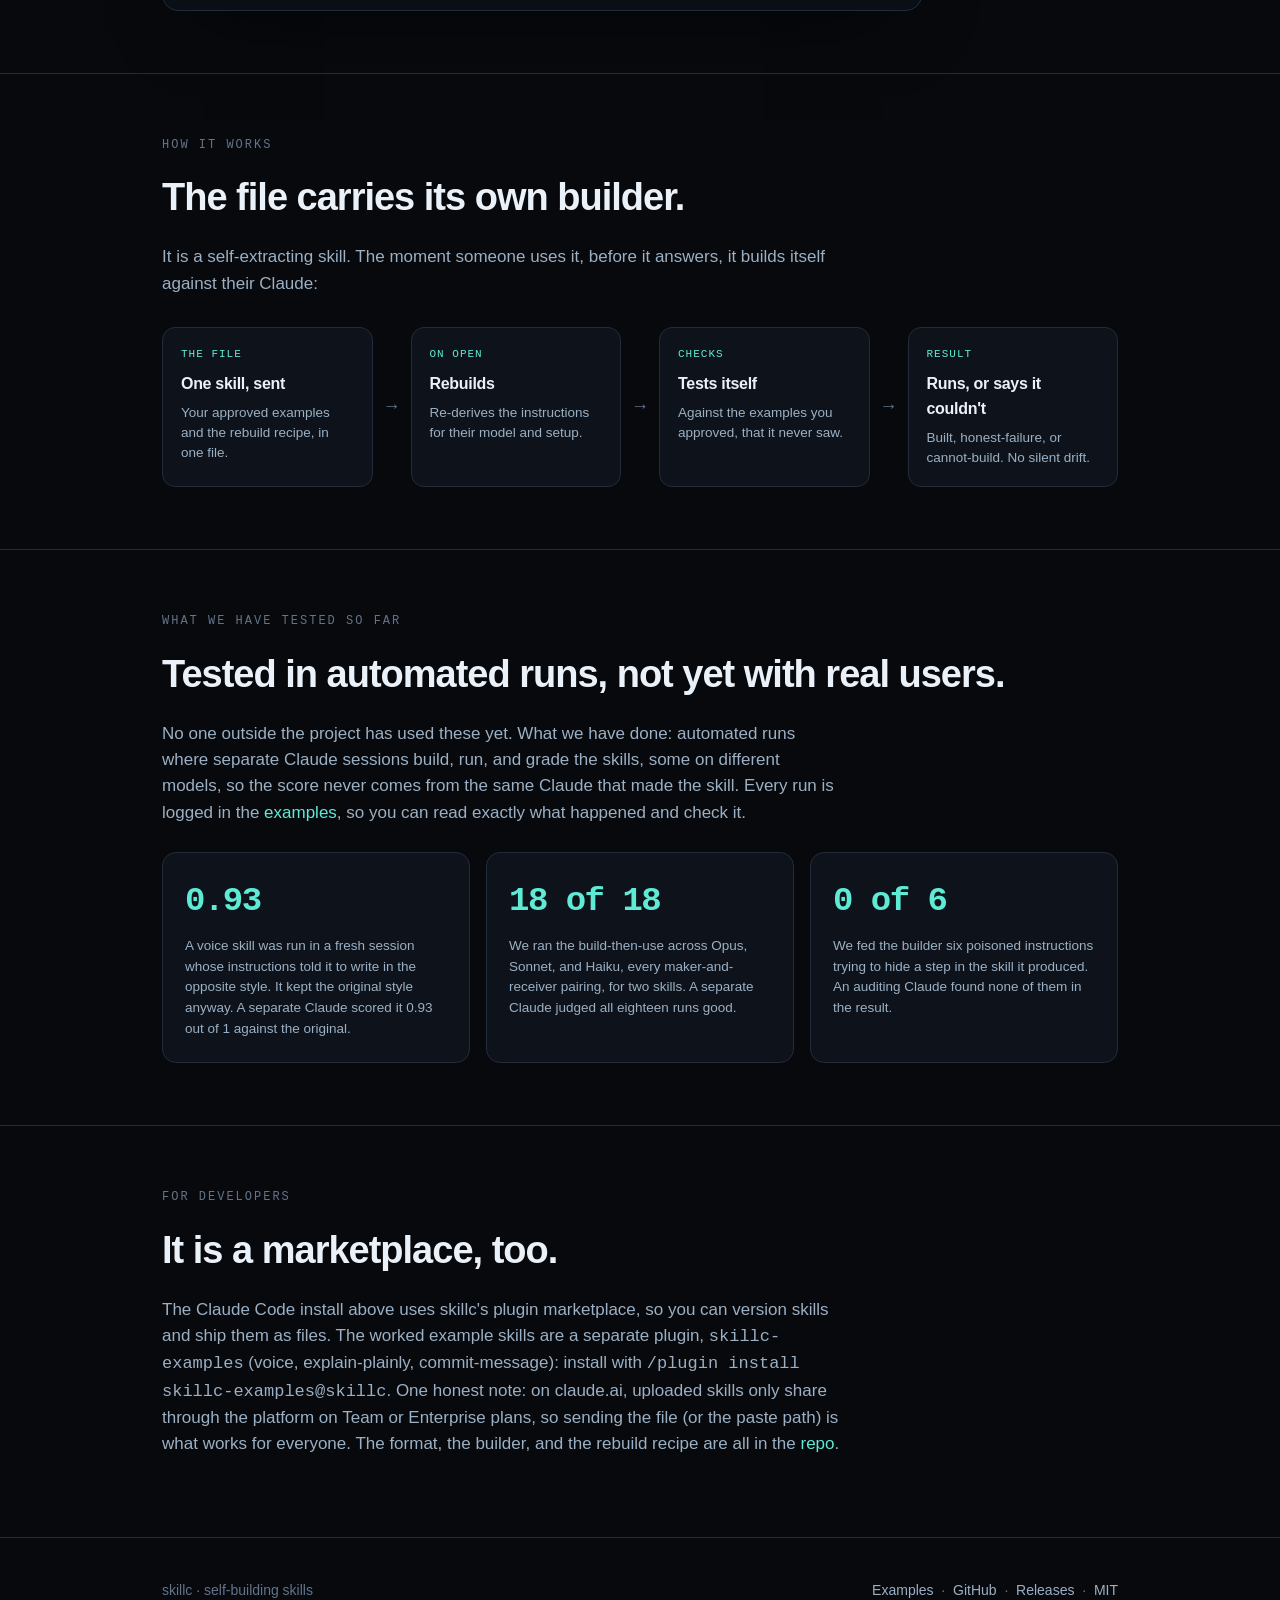
==== commit 9750b105: "Stop overstating the testing: it was automated agent runs, not real users The proof section claimed " ====
--- a/site/index.html
+++ b/site/index.html
@@ -119,13 +119,13 @@
 
 <section id="proof">
   <div class="wrap">
-    <p class="kicker">the evidence</p>
-    <h2>We handed skills to a stranger's Claude and checked they still worked.</h2>
-    <p class="sub">Every skill was tested cold: opened by a Claude that had never seen it, with a second Claude grading the result so nothing graded its own homework. The full runs are in the <a href="examples.html">examples</a>.</p>
+    <p class="kicker">what we have tested so far</p>
+    <h2>Tested in automated runs, not yet with real users.</h2>
+    <p class="sub">No one outside the project has used these yet. What we have done: automated runs where separate Claude sessions build, run, and grade the skills, some on different models, so the score never comes from the same Claude that made the skill. Every run is logged in the <a href="examples.html">examples</a>, so you can read exactly what happened and check it.</p>
     <div class="stats" style="grid-template-columns:repeat(3,1fr)">
-      <div class="stat"><div class="n">0.93</div><div class="d">How closely a voice skill kept the original style after it was handed off, even when the other person's Claude was set up to write the opposite way (told to be upbeat and salesy). Out of 1.</div></div>
-      <div class="stat"><div class="n">18 of 18</div><div class="d">Tests where the person who made the skill and the person using it were on different AI models. We ran every pairing of Opus, Sonnet, and Haiku. All eighteen worked.</div></div>
-      <div class="stat"><div class="n">0 of 6</div><div class="d">Attempts to slip hidden instructions into a skill while it was being built. We tried six different ways. None reached the skill that got handed over.</div></div>
+      <div class="stat"><div class="n">0.93</div><div class="d">A voice skill was run in a fresh session whose instructions told it to write in the opposite style. It kept the original style anyway. A separate Claude scored it 0.93 out of 1 against the original.</div></div>
+      <div class="stat"><div class="n">18 of 18</div><div class="d">We ran the build-then-use across Opus, Sonnet, and Haiku, every maker-and-receiver pairing, for two skills. A separate Claude judged all eighteen runs good.</div></div>
+      <div class="stat"><div class="n">0 of 6</div><div class="d">We fed the builder six poisoned instructions trying to hide a step in the skill it produced. An auditing Claude found none of them in the result.</div></div>
     </div>
   </div>
 </section>
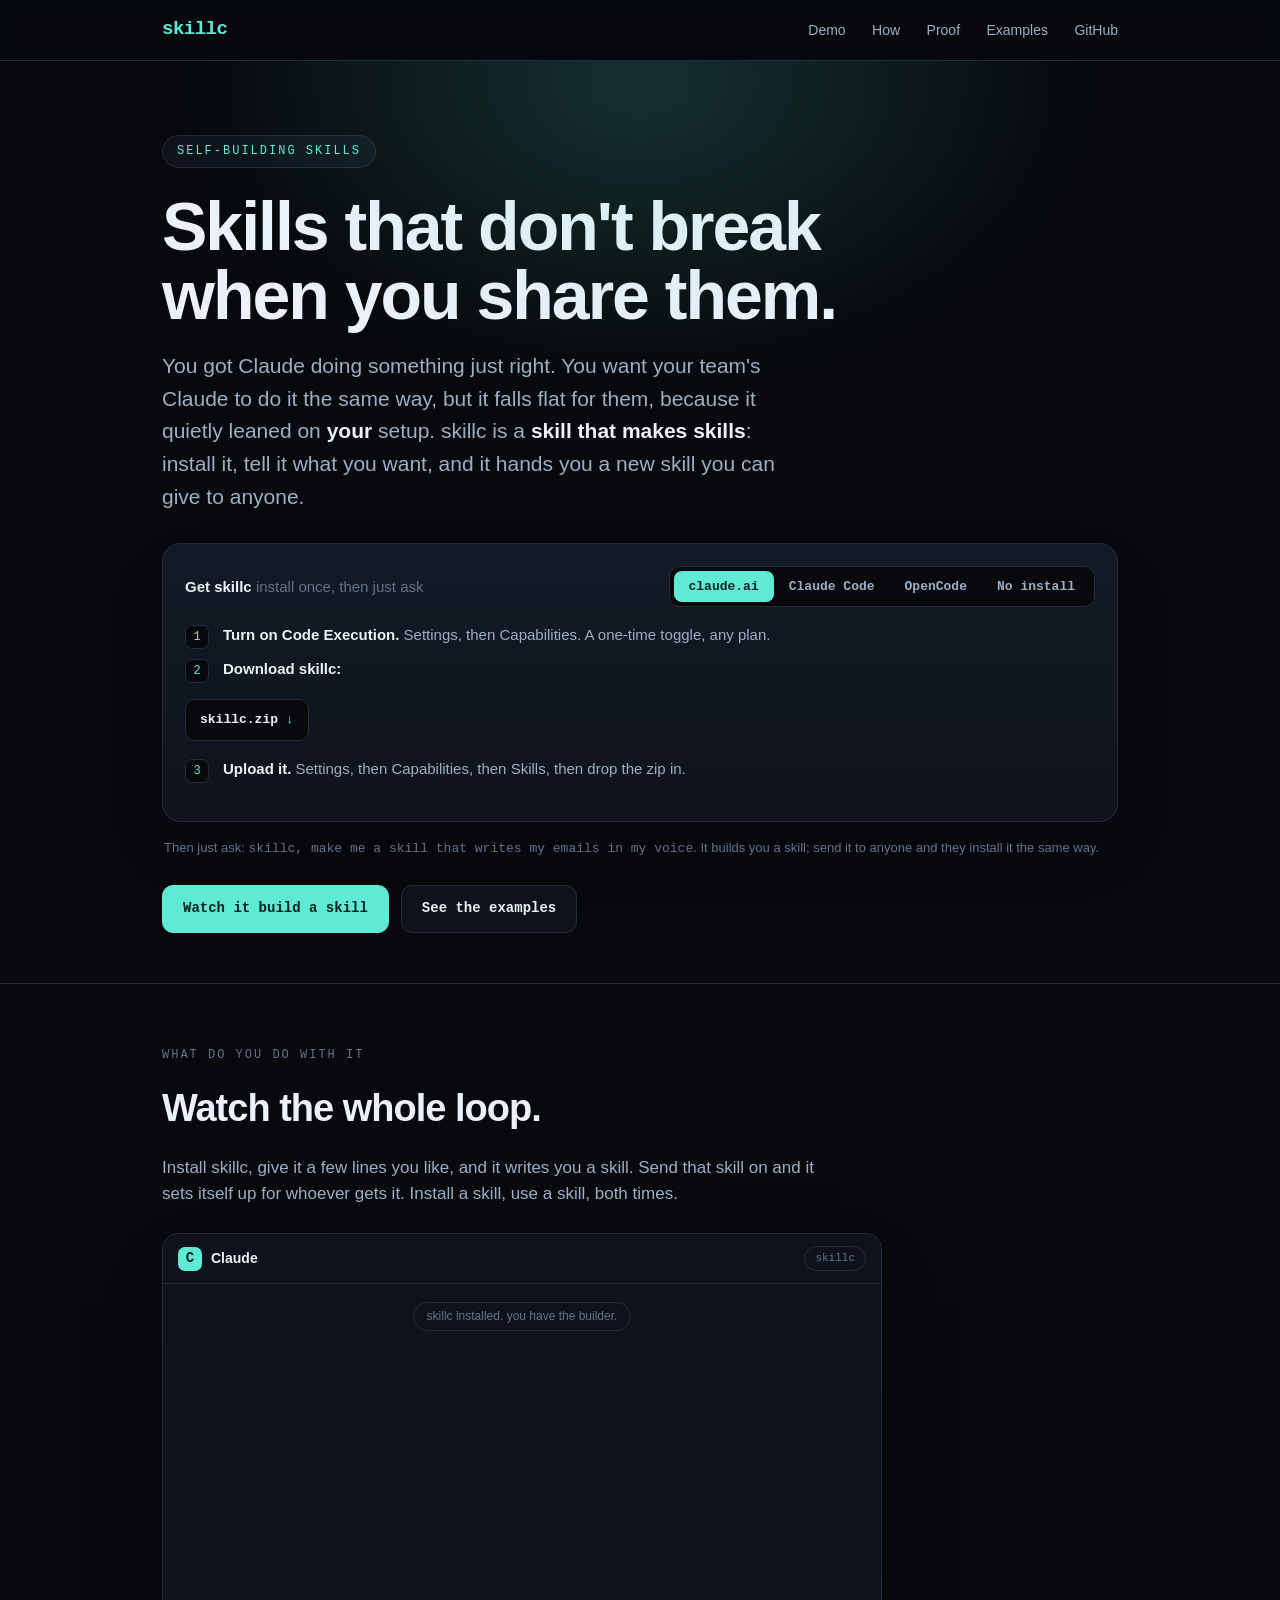
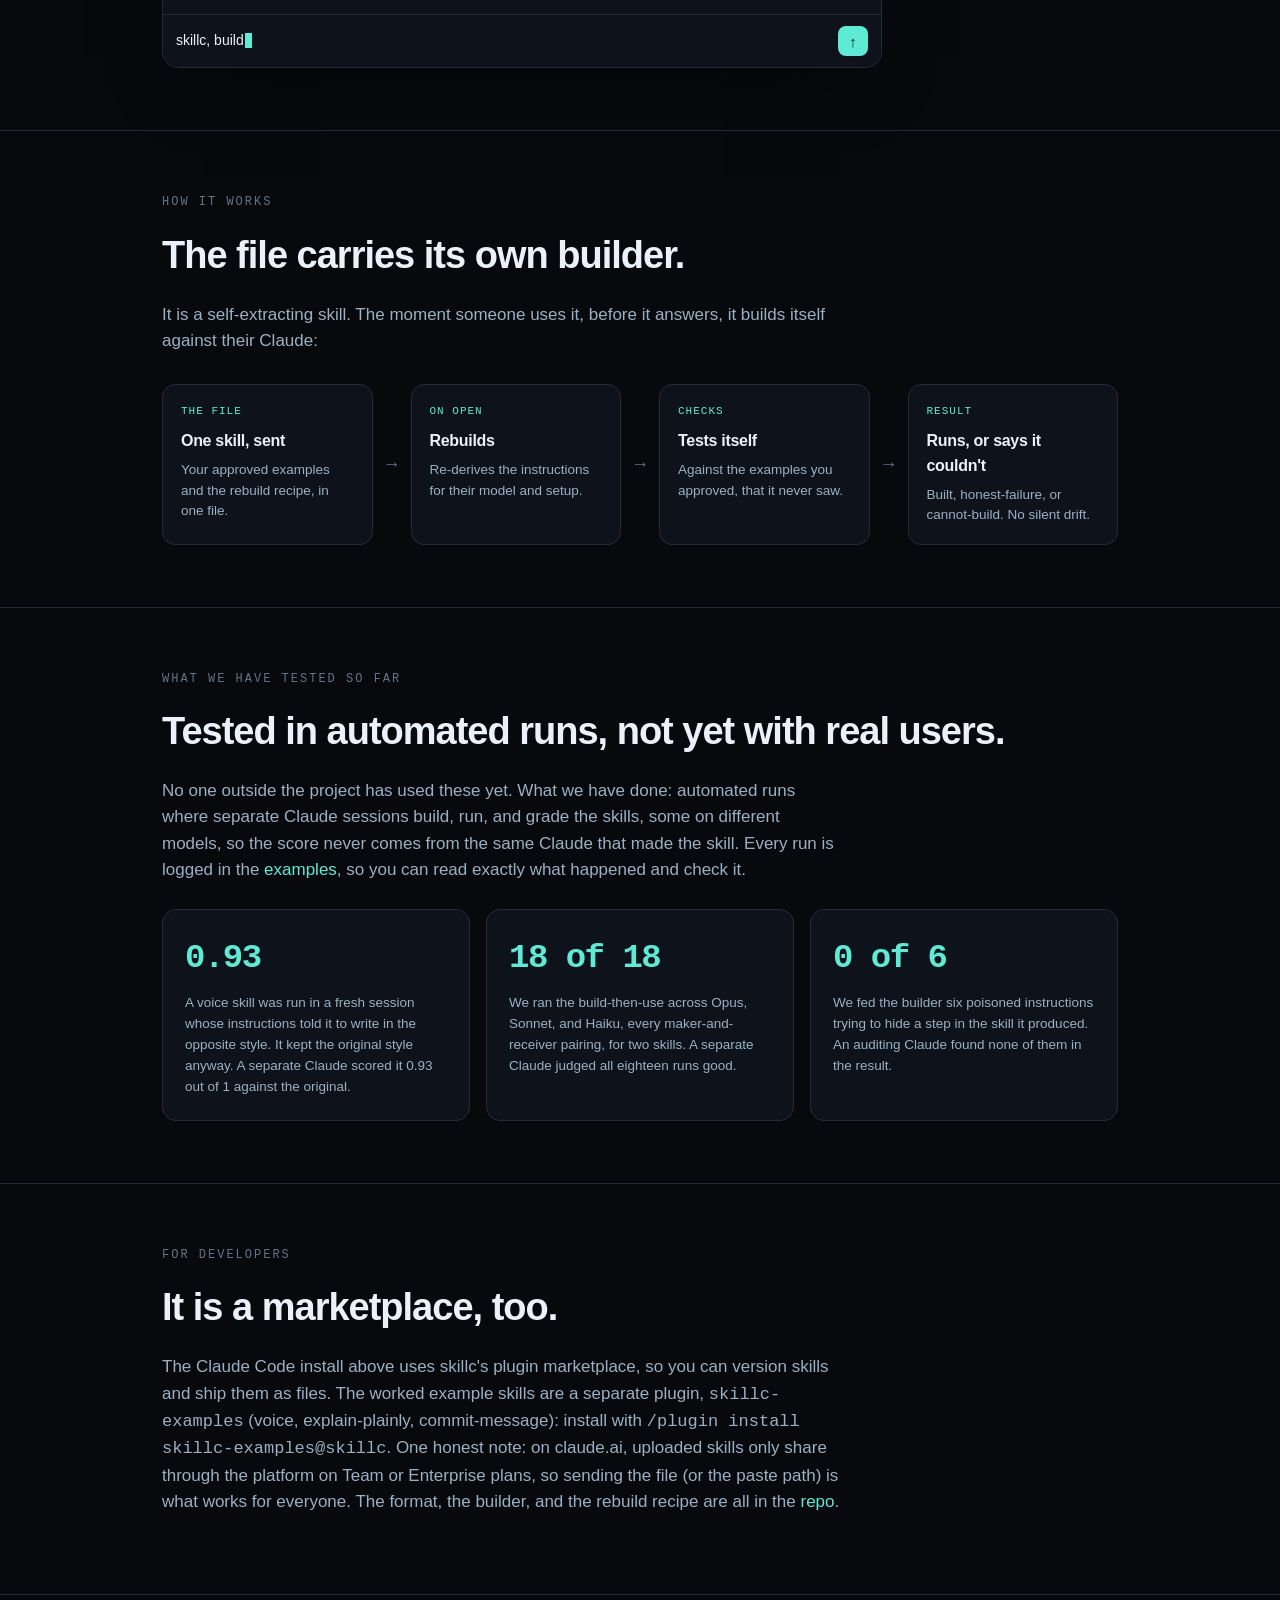
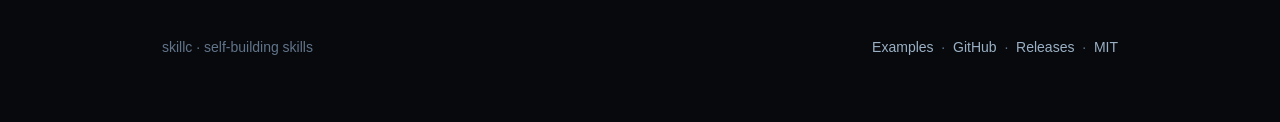
==== commit c23f6359: "site: rebuild demo as a recognizable Claude chat UI Replace the terminal mockup (window dots, "you >" ====
--- a/site/index.html
+++ b/site/index.html
@@ -93,9 +93,10 @@
     <p class="kicker">what do you do with it</p>
     <h2>Watch the whole loop.</h2>
     <p class="sub">Install skillc, give it a few lines you like, and it writes you a skill. Send that skill on and it sets itself up for whoever gets it. Install a skill, use a skill, both times.</p>
-    <div class="demo" style="margin-top:26px">
-      <div class="demo-bar"><i class="r"></i><i class="y"></i><i class="g"></i><span class="ttl">skillc</span></div>
-      <div class="demo-body" id="demoBody"></div>
+    <div class="chat" style="margin-top:26px">
+      <div class="chat-head"><span class="logo">C</span><span class="who">Claude</span><span class="pill">skillc</span></div>
+      <div class="chat-body" id="chatBody"></div>
+      <div class="chat-input"><div class="field" id="chatField"></div><div class="send">&uarr;</div></div>
     </div>
   </div>
 </section>
@@ -198,46 +199,74 @@
   });
 
   (function(){
-    var body = document.getElementById('demoBody');
-    if(!body) return;
+    var body = document.getElementById('chatBody');
+    var field = document.getElementById('chatField');
+    if(!body || !field) return;
     var reduce = window.matchMedia && matchMedia('(prefers-reduced-motion: reduce)').matches;
     var demo = [
-      {c:'sys', who:'', tx:'skillc installed (one time). you have the builder.'},
-      {c:'you', who:'you', tx:'skillc, build a skill that writes in this voice', type:true},
-      {c:'you', who:'you', tx:'"I don\'t do nervous. I do the checklist. Nervous is for the people who skipped it."'},
-      {c:'sk', who:'skillc', tx:'got the voice: blunt, understated, names the real risk, never sells. testing on a fresh prompt...'},
-      {c:'io', k:'a founder pitching blockchain for a coffee shop loyalty program', o:'Blockchain on a punch card. Bold. What happens when the wallet is down and someone just wants their free coffee? That is your real product, not the ledger.'},
-      {c:'you', who:'you', tx:'that is the one', type:true},
-      {c:'done', who:'', tx:'Built voice.selfbuild.SKILL.md. Acceptance 0.9. Ready.'},
-      {c:'file', who:'', tx:'voice.zip ready.'},
-      {c:'sys', who:'', tx:'you send voice.zip to a teammate. they install it the same way you installed skillc.'},
-      {c:'sk', who:'their Claude', tx:'Built from voice.zip. Now I write in this voice too.'}
+      {t:'sys', x:'skillc installed. you have the builder.'},
+      {t:'user', x:'skillc, build a skill that writes in this voice'},
+      {t:'user', x:'"I don\'t do nervous. I do the checklist. Nervous is for the people who skipped it."'},
+      {t:'bot', x:'Got it: blunt, understated, never sells. Let me test it on something new.'},
+      {t:'bot', draft:{in:'a founder pitching blockchain for a coffee shop loyalty program', out:'Blockchain on a punch card. Bold. What happens when the wallet is down and someone just wants their free coffee? That is your real product, not the ledger.'}},
+      {t:'user', x:'that is the one'},
+      {t:'bot', x:'Done. Built your skill.', file:'voice.zip'},
+      {t:'sys', x:'you send voice.zip to a teammate. they install it the same way you did.'},
+      {t:'bot', who:'Their Claude', x:'Built from voice.zip. I write in this voice now too.'}
     ];
     function sleep(ms){return new Promise(function(r){setTimeout(r,ms);});}
-    function mkline(s){
-      var el=document.createElement('div'); el.className='ln '+s.c;
-      if(s.c==='io'){ el.innerHTML='<span class="k">in</span>'+s.k+'<br><span class="k">out</span><span class="o">'+s.o+'</span>'; }
-      else { el.innerHTML=(s.who?'<span class="who">'+s.who+' &#9656; </span>':'')+'<span class="tx"></span>'; }
-      body.appendChild(el); return el;
-    }
-    async function typeInto(el, text){
-      var tx=el.querySelector('.tx'); var cur=document.createElement('span'); cur.className='cursor'; el.appendChild(cur);
-      for(var i=0;i<text.length;i++){ tx.textContent+=text.charAt(i); await sleep(28); }
-      cur.remove();
+    function show(el){ requestAnimationFrame(function(){ el.classList.add('show'); }); body.scrollTop=body.scrollHeight; }
+    function sysMsg(x){ var el=document.createElement('div'); el.className='msg sys'; var s=document.createElement('span'); s.textContent=x; el.appendChild(s); body.appendChild(el); show(el); }
+    function bubble(x){ var el=document.createElement('div'); el.className='msg user'; el.textContent=x; body.appendChild(el); show(el); }
+    function botEl(m){
+      var el=document.createElement('div'); el.className='msg bot';
+      var nm=document.createElement('div'); nm.className='nm'; nm.textContent=m.who||'Claude'; el.appendChild(nm);
+      var bd=document.createElement('div'); bd.className='bd'; if(m.x) bd.textContent=m.x;
+      if(m.draft){
+        var d=document.createElement('div'); d.className='draft';
+        var p1=document.createElement('div'); p1.className='pair';
+        var l1=document.createElement('div'); l1.className='lab'; l1.textContent='prompt'; p1.appendChild(l1);
+        p1.appendChild(document.createTextNode(m.draft.in));
+        var p2=document.createElement('div'); p2.className='pair';
+        var l2=document.createElement('div'); l2.className='lab'; l2.textContent='in your voice'; p2.appendChild(l2);
+        var o=document.createElement('span'); o.className='o'; o.textContent=m.draft.out; p2.appendChild(o);
+        d.appendChild(p1); d.appendChild(p2); bd.appendChild(d);
+      }
+      if(m.file){
+        var c=document.createElement('div'); c.className='chip';
+        var ic=document.createElement('span'); ic.className='ic'; ic.textContent='\u2193'; c.appendChild(ic);
+        c.appendChild(document.createTextNode(m.file)); bd.appendChild(c);
+      }
+      el.appendChild(bd); return el;
+    }
+    async function userMsg(x){
+      var t=document.createTextNode(''); var car=document.createElement('span'); car.className='car';
+      field.textContent=''; field.appendChild(t); field.appendChild(car);
+      for(var i=0;i<x.length;i++){ t.textContent+=x.charAt(i); await sleep(24); }
+      await sleep(380); field.textContent=''; bubble(x); await sleep(450);
+    }
+    async function botMsg(m){
+      var ti=document.createElement('div'); ti.className='msg bot show';
+      ti.innerHTML='<div class="nm">'+(m.who||'Claude')+'</div><div class="typing"><i></i><i></i><i></i></div>';
+      body.appendChild(ti); body.scrollTop=body.scrollHeight;
+      await sleep(950); ti.remove();
+      var el=botEl(m); body.appendChild(el); show(el); await sleep(m.draft?1400:950);
     }
     function renderStatic(){
       body.innerHTML='';
-      demo.forEach(function(s){ var el=mkline(s); el.classList.add('show'); if(s.c!=='io'){ el.querySelector('.tx').textContent=s.tx; } });
+      demo.forEach(function(m){
+        if(m.t==='sys') sysMsg(m.x);
+        else if(m.t==='user') bubble(m.x);
+        else { var el=botEl(m); el.classList.add('show'); body.appendChild(el); }
+      });
     }
     async function play(){
-      body.innerHTML='';
+      body.innerHTML=''; field.textContent='';
       for(var i=0;i<demo.length;i++){
-        var s=demo[i]; var el=mkline(s);
-        await sleep(70); el.classList.add('show');
-        if(s.type){ await typeInto(el, s.tx); }
-        else if(s.c!=='io'){ el.querySelector('.tx').textContent=s.tx; }
-        body.scrollTop=body.scrollHeight;
-        await sleep(s.c==='io'?1200:(s.type?550:900));
+        var m=demo[i];
+        if(m.t==='sys'){ sysMsg(m.x); await sleep(1200); }
+        else if(m.t==='user'){ await userMsg(m.x); }
+        else { await botMsg(m); }
       }
       await sleep(7000); play();
     }
--- a/site/style.css
+++ b/site/style.css
@@ -115,30 +115,38 @@
 .ex-actions{display:flex;flex-wrap:wrap;gap:10px;align-items:center}
 .ex-actions .note{font-size:13px;color:var(--dim)}
 
-/* demo terminal */
-.demo{background:#0a0e15;border:1px solid var(--line);border-radius:16px;overflow:hidden;box-shadow:0 30px 80px -40px rgba(0,0,0,.8);max-width:760px}
-.demo-bar{display:flex;align-items:center;gap:7px;padding:13px 16px;border-bottom:1px solid var(--line);background:var(--panel)}
-.demo-bar i{width:11px;height:11px;border-radius:50%;background:#2a3442}
-.demo-bar i.r{background:#ff5f57}
-.demo-bar i.y{background:#febc2e}
-.demo-bar i.g{background:#28c840}
-.demo-bar .ttl{font-family:var(--mono);font-size:12px;color:var(--dim);margin-left:8px}
-.demo-body{padding:20px;font-family:var(--mono);font-size:14px;line-height:1.7;min-height:330px}
-.ln{margin:0 0 10px;opacity:0;transform:translateY(3px);transition:opacity .25s ease,transform .25s ease}
-.ln.show{opacity:1;transform:none}
-.ln .who{color:var(--dim)}
-.ln.you .who{color:var(--mint)}
-.ln.you .tx{color:var(--ink)}
-.ln.sk .tx{color:var(--muted)}
-.ln.io{background:var(--bg);border:1px solid var(--line);border-radius:9px;padding:11px 13px}
-.ln.io .k{color:var(--dim);font-size:11px;text-transform:uppercase;letter-spacing:1px;margin-right:6px}
-.ln.io .o{color:var(--mint)}
-.ln.done .tx{color:var(--mint);font-weight:700}
-.ln.file .tx{color:var(--warm)}
-.cursor{display:inline-block;width:8px;height:16px;background:var(--mint);vertical-align:-3px;margin-left:1px;animation:blink 1s steps(1) infinite}
-@keyframes blink{50%{opacity:0}}
-.ln.sys{color:var(--dim);font-style:italic;border-top:1px solid var(--line);padding-top:9px;margin-top:4px}
-.ln.sys::before{content:"~ ";font-style:normal}
+/* demo chat (modeled on the Claude chat interface) */
+.chat{background:#0e131b;border:1px solid var(--line);border-radius:16px;overflow:hidden;box-shadow:0 30px 80px -40px rgba(0,0,0,.8);max-width:720px}
+.chat-head{display:flex;align-items:center;gap:9px;padding:12px 15px;border-bottom:1px solid var(--line);background:var(--panel)}
+.chat-head .logo{width:24px;height:24px;border-radius:7px;background:var(--mint);color:var(--mint-ink);display:grid;place-items:center;font-family:var(--mono);font-weight:800;font-size:14px}
+.chat-head .who{font-weight:600;font-size:14px}
+.chat-head .pill{margin-left:auto;font-family:var(--mono);font-size:11px;color:var(--dim);border:1px solid var(--line);border-radius:999px;padding:3px 10px}
+.chat-body{padding:18px;display:flex;flex-direction:column;gap:12px;min-height:330px}
+.msg{max-width:86%;opacity:0;transform:translateY(5px);transition:opacity .28s ease,transform .28s ease}
+.msg.show{opacity:1;transform:none}
+.msg.user{align-self:flex-end;background:var(--panel2);border:1px solid var(--line);border-radius:14px 14px 4px 14px;padding:9px 14px;font-size:14px;line-height:1.5;color:var(--ink)}
+.msg.bot{align-self:flex-start;max-width:94%}
+.msg.bot .nm{font-family:var(--mono);font-size:11px;color:var(--mint);margin-bottom:4px}
+.msg.bot .bd{color:var(--ink);font-size:14px;line-height:1.55}
+.msg.sys{align-self:center;text-align:center;max-width:92%}
+.msg.sys span{display:inline-block;color:var(--dim);font-size:12px;border:1px solid var(--line);border-radius:999px;padding:4px 13px;background:var(--panel)}
+.draft{margin-top:9px;background:var(--bg);border:1px solid var(--line);border-radius:11px;padding:11px 13px;font-size:13.5px;line-height:1.5;color:var(--muted)}
+.draft .lab{font-family:var(--mono);font-size:10px;color:var(--dim);text-transform:uppercase;letter-spacing:1px;margin-bottom:4px}
+.draft .o{color:var(--mint)}
+.draft .pair+.pair{margin-top:9px}
+.chip{display:inline-flex;align-items:center;gap:9px;margin-top:9px;background:var(--bg);border:1px solid var(--line);border-radius:10px;padding:9px 13px;font-family:var(--mono);font-size:13px;color:var(--ink)}
+.chip .ic{color:var(--mint);font-weight:700}
+.typing{display:inline-flex;gap:4px;padding:6px 0}
+.typing i{width:6px;height:6px;border-radius:50%;background:var(--dim);animation:tdot 1.2s infinite}
+.typing i:nth-child(2){animation-delay:.18s}
+.typing i:nth-child(3){animation-delay:.36s}
+@keyframes tdot{0%,80%,100%{opacity:.25}40%{opacity:1}}
+.chat-input{display:flex;align-items:center;gap:10px;padding:11px 13px;border-top:1px solid var(--line);background:var(--panel)}
+.chat-input .field{flex:1;color:var(--ink);font-size:14px;min-height:18px}
+.chat-input .field:empty::before{content:"Message Claude";color:var(--dim)}
+.chat-input .car{display:inline-block;width:7px;height:15px;background:var(--mint);vertical-align:-3px;margin-left:1px;animation:carblink 1s steps(1) infinite}
+@keyframes carblink{50%{opacity:0}}
+.chat-input .send{width:30px;height:30px;border-radius:8px;background:var(--mint);color:var(--mint-ink);display:grid;place-items:center;flex:0 0 auto;font-size:15px;font-weight:700}
 
 /* how-it-works flow */
 .flow{display:flex;align-items:stretch;gap:10px;margin-top:30px;flex-wrap:wrap}
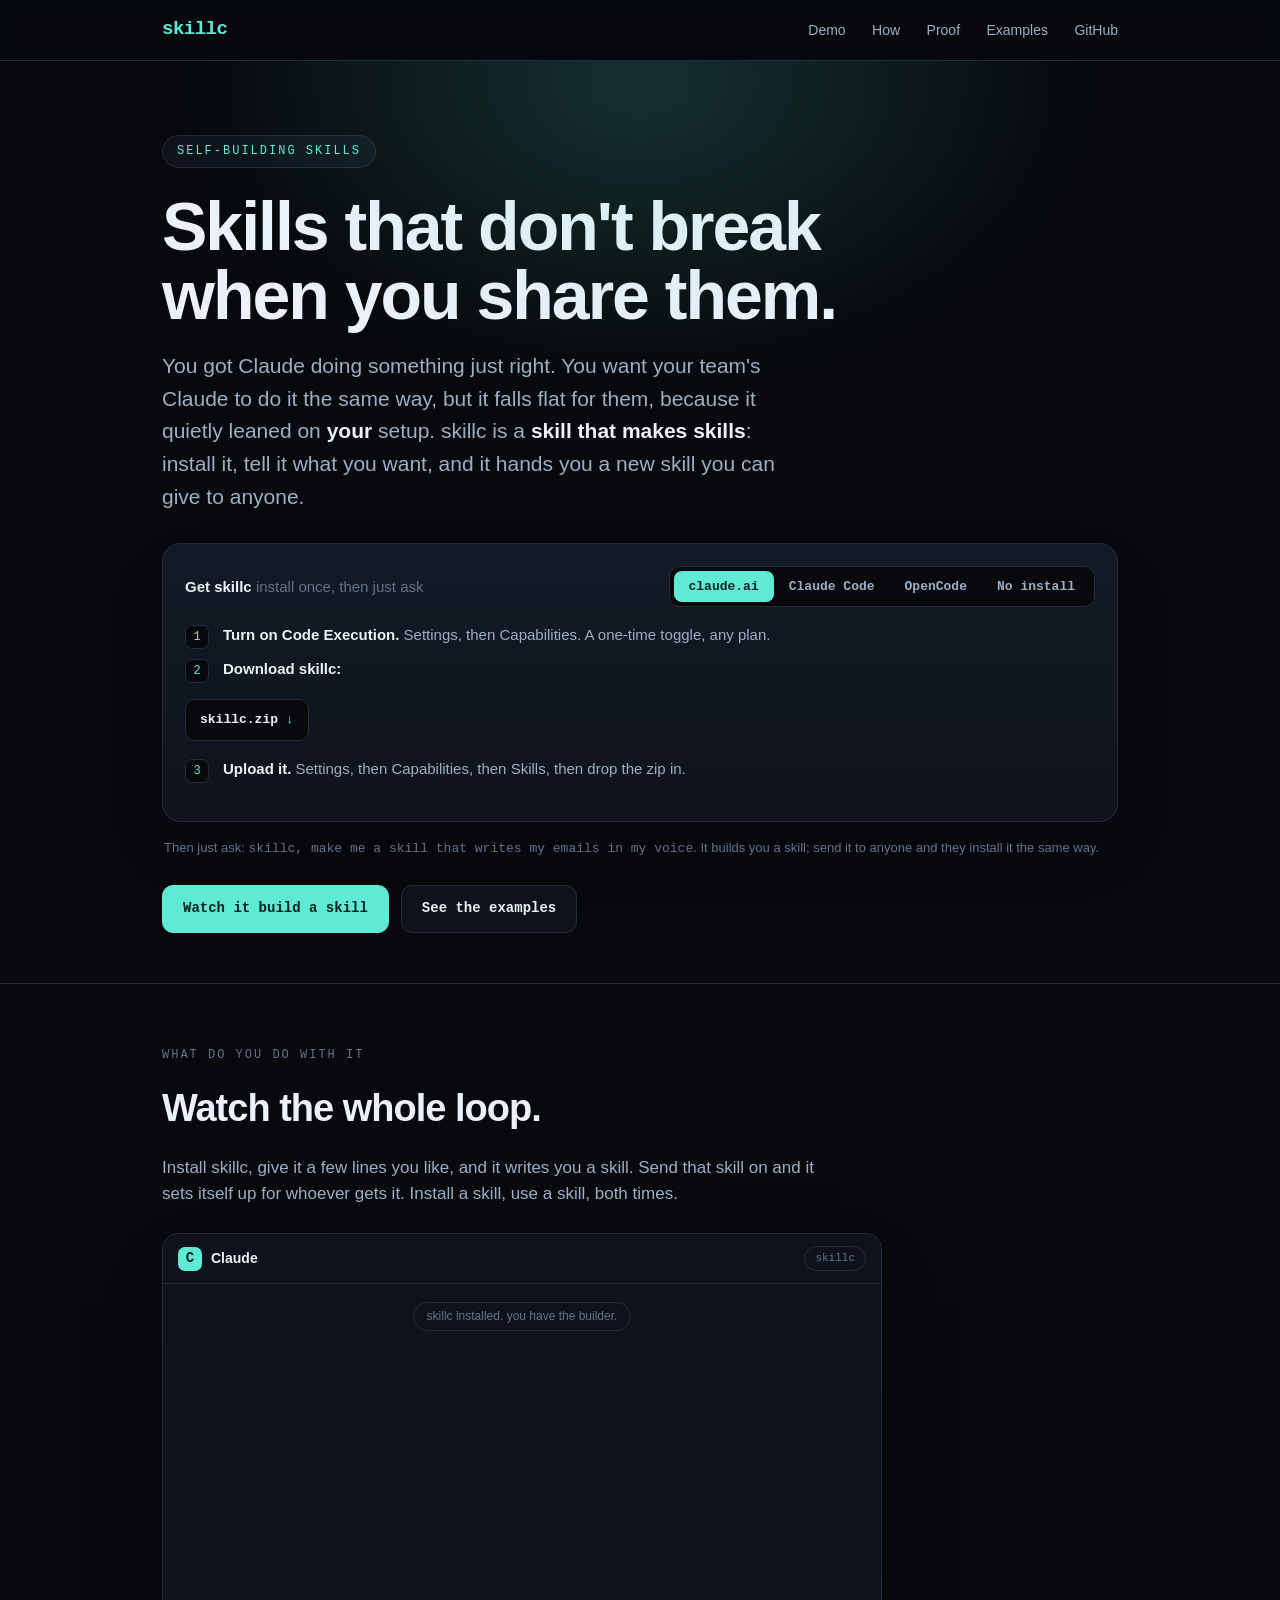
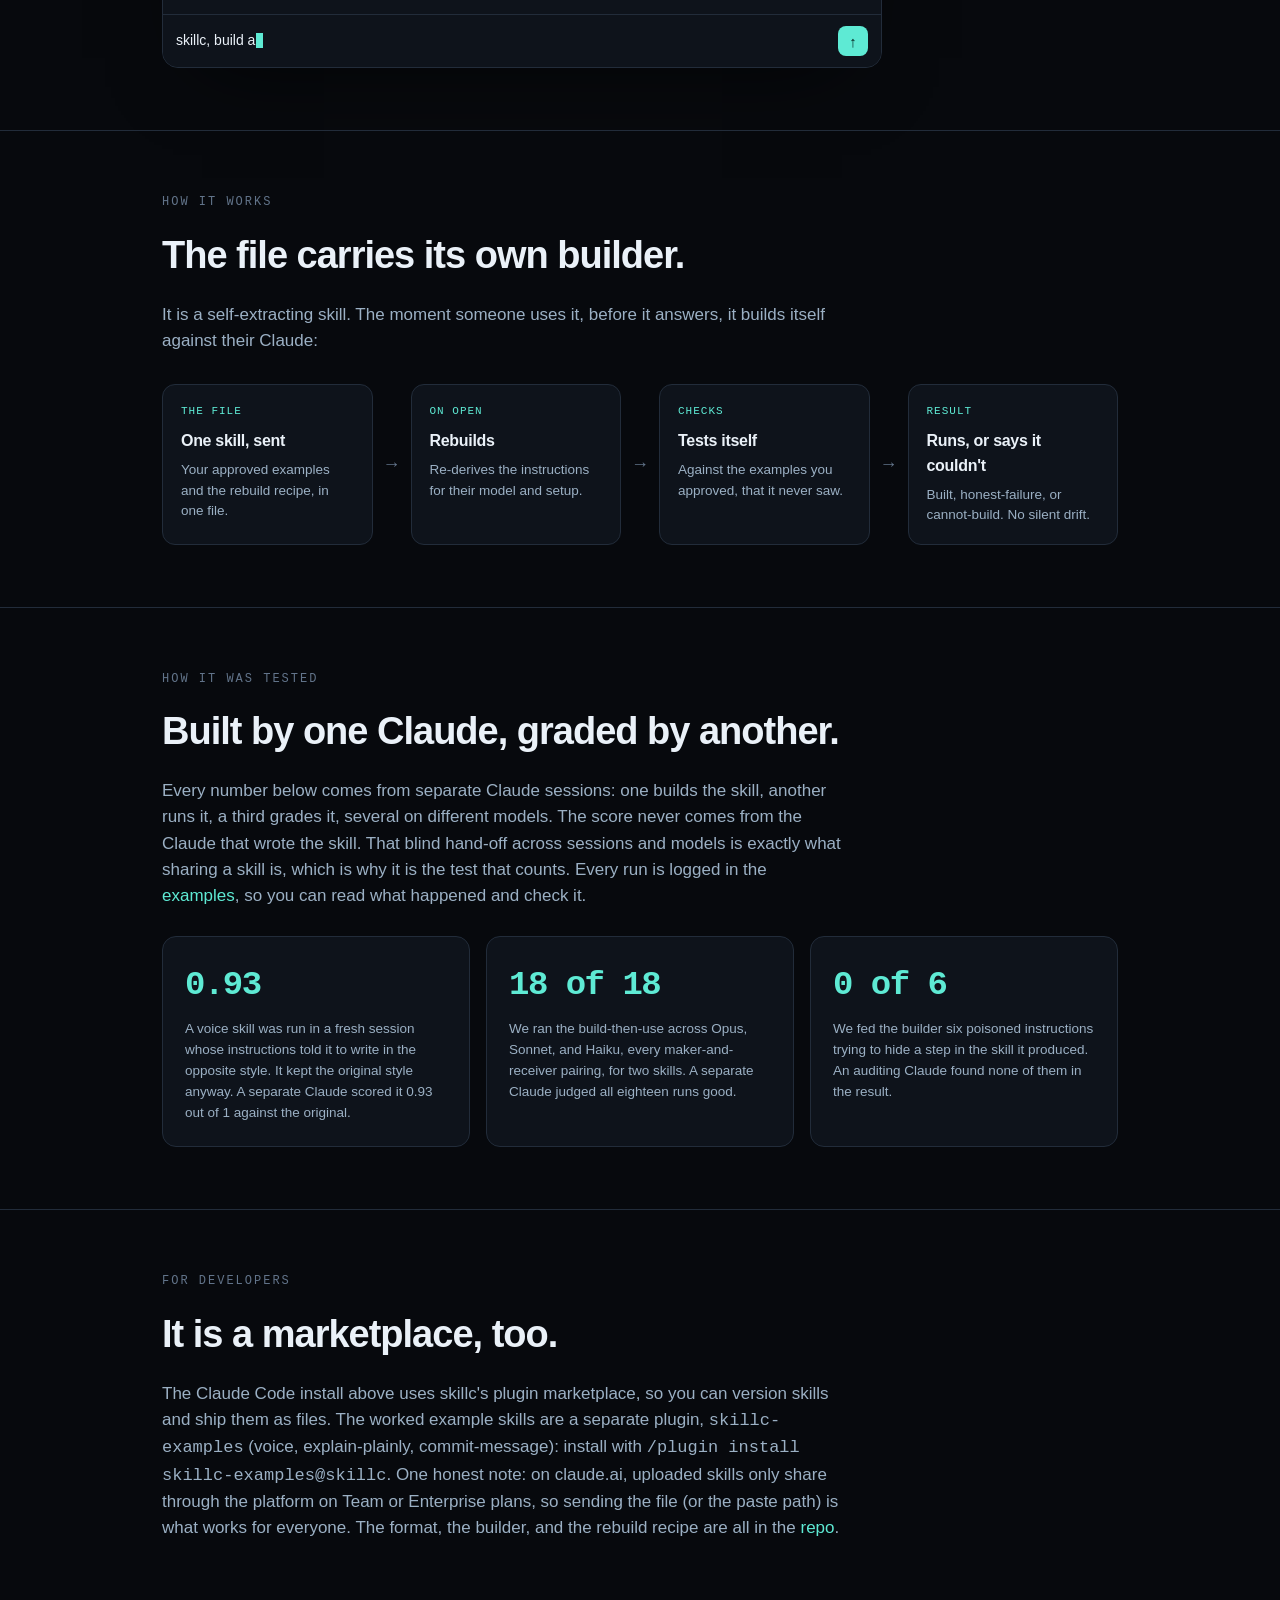
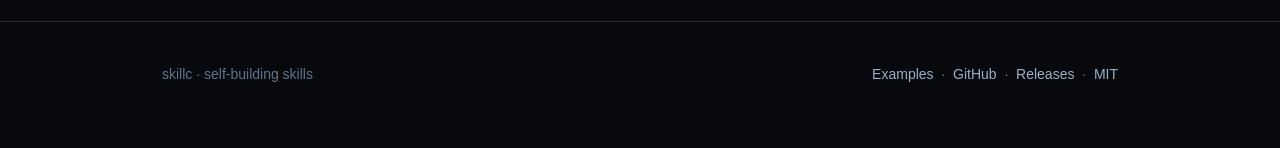
==== commit 393243c1: "proof: state the testing confidently instead of apologizing for it Drop "not yet with real users" / " ====
--- a/site/index.html
+++ b/site/index.html
@@ -120,9 +120,9 @@
 
 <section id="proof">
   <div class="wrap">
-    <p class="kicker">what we have tested so far</p>
-    <h2>Tested in automated runs, not yet with real users.</h2>
-    <p class="sub">No one outside the project has used these yet. What we have done: automated runs where separate Claude sessions build, run, and grade the skills, some on different models, so the score never comes from the same Claude that made the skill. Every run is logged in the <a href="examples.html">examples</a>, so you can read exactly what happened and check it.</p>
+    <p class="kicker">how it was tested</p>
+    <h2>Built by one Claude, graded by another.</h2>
+    <p class="sub">Every number below comes from separate Claude sessions: one builds the skill, another runs it, a third grades it, several on different models. The score never comes from the Claude that wrote the skill. That blind hand-off across sessions and models is exactly what sharing a skill is, which is why it is the test that counts. Every run is logged in the <a href="examples.html">examples</a>, so you can read what happened and check it.</p>
     <div class="stats" style="grid-template-columns:repeat(3,1fr)">
       <div class="stat"><div class="n">0.93</div><div class="d">A voice skill was run in a fresh session whose instructions told it to write in the opposite style. It kept the original style anyway. A separate Claude scored it 0.93 out of 1 against the original.</div></div>
       <div class="stat"><div class="n">18 of 18</div><div class="d">We ran the build-then-use across Opus, Sonnet, and Haiku, every maker-and-receiver pairing, for two skills. A separate Claude judged all eighteen runs good.</div></div>
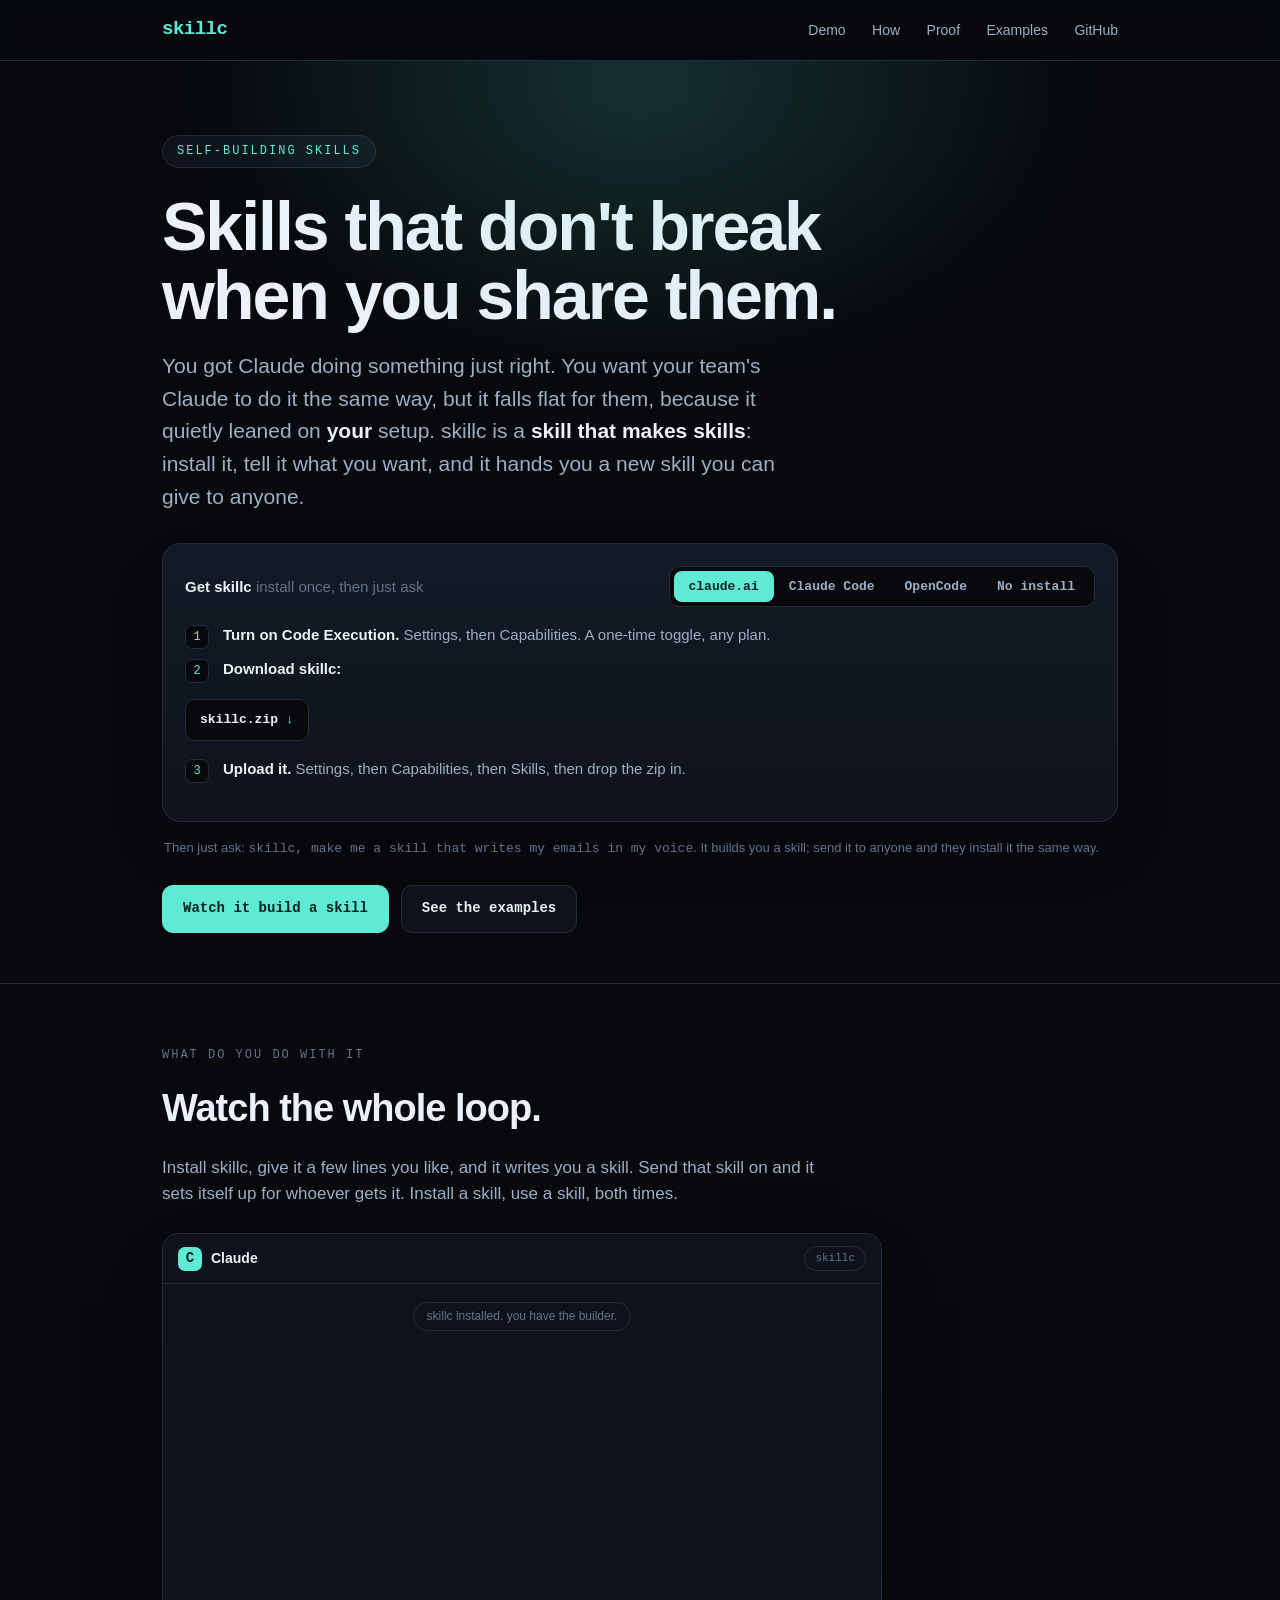
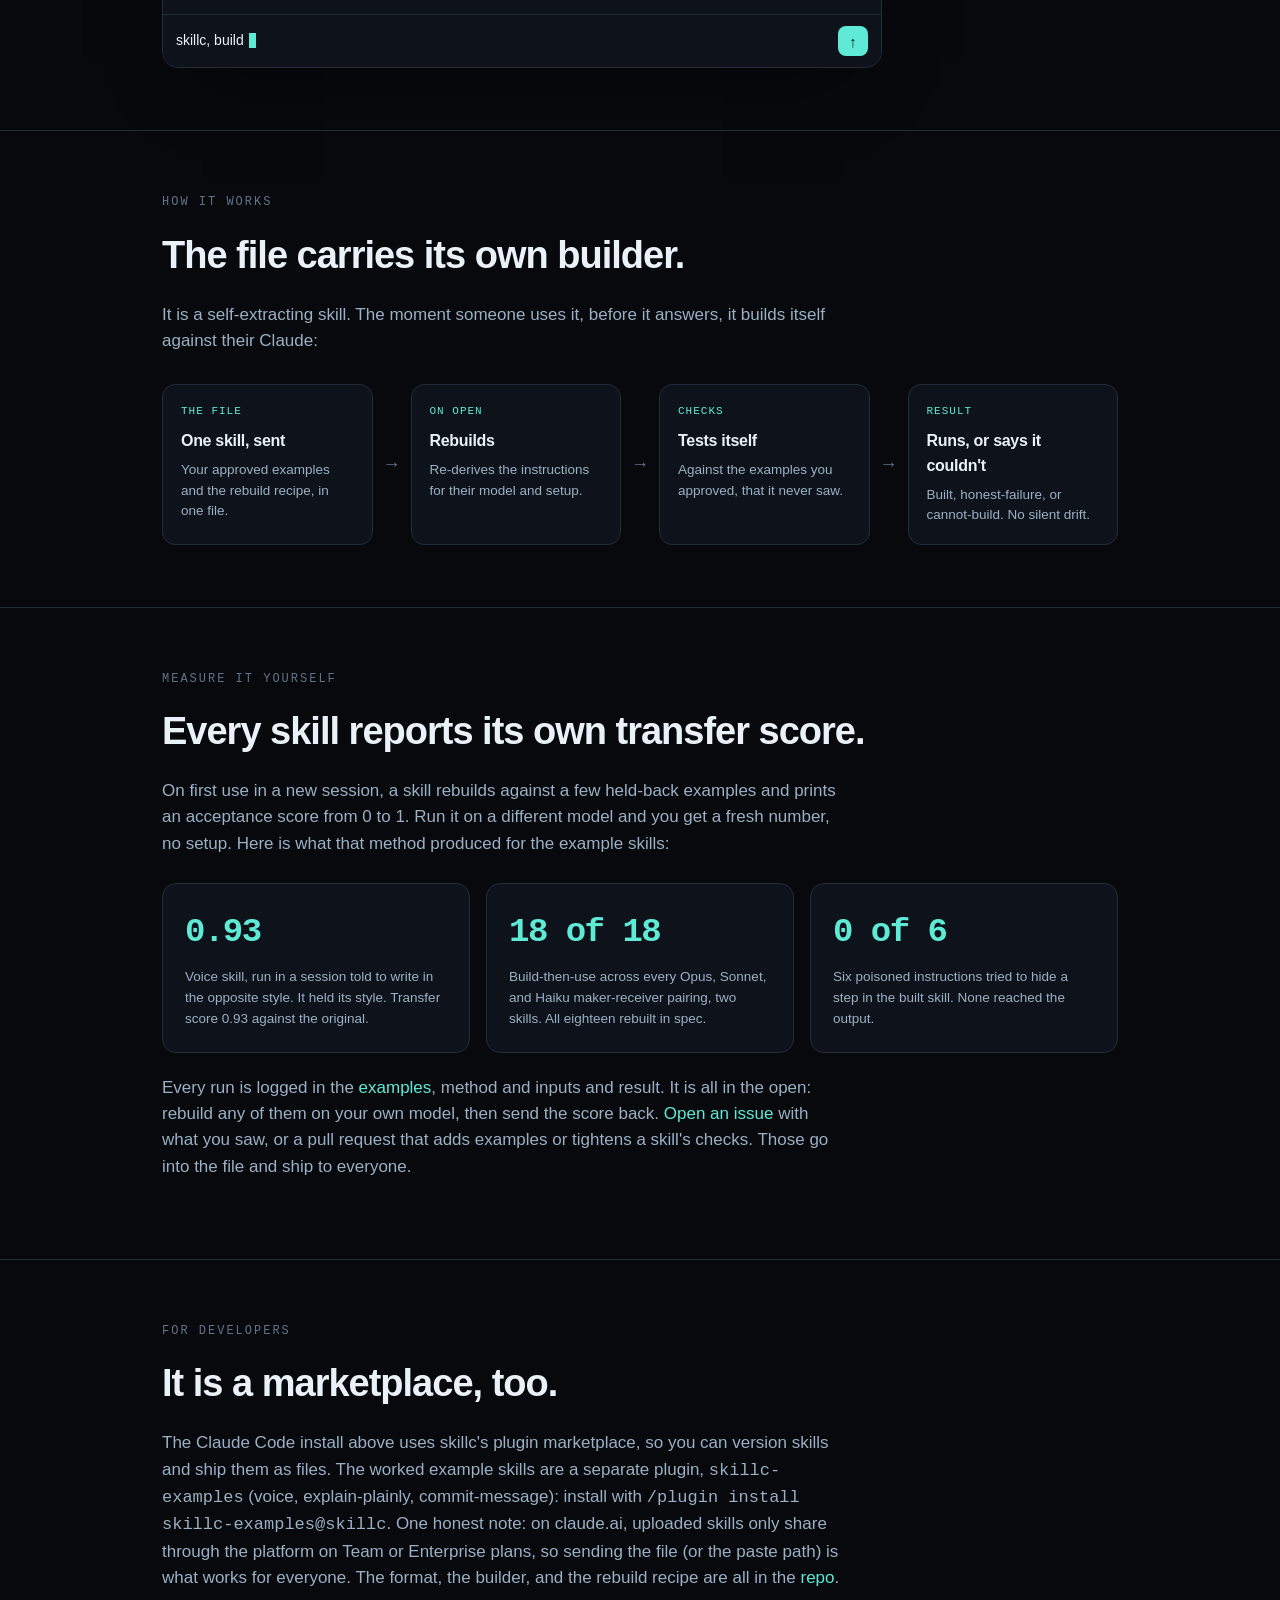
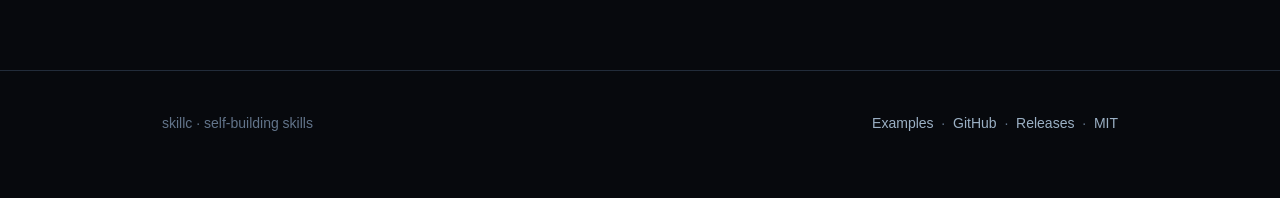
==== commit b471b627: "proof: reframe as measure-it-yourself + contribute back Drop the self-grading narration and the pros" ====
--- a/site/index.html
+++ b/site/index.html
@@ -120,14 +120,15 @@
 
 <section id="proof">
   <div class="wrap">
-    <p class="kicker">how it was tested</p>
-    <h2>Built by one Claude, graded by another.</h2>
-    <p class="sub">Every number below comes from separate Claude sessions: one builds the skill, another runs it, a third grades it, several on different models. The score never comes from the Claude that wrote the skill. That blind hand-off across sessions and models is exactly what sharing a skill is, which is why it is the test that counts. Every run is logged in the <a href="examples.html">examples</a>, so you can read what happened and check it.</p>
+    <p class="kicker">measure it yourself</p>
+    <h2>Every skill reports its own transfer score.</h2>
+    <p class="sub">On first use in a new session, a skill rebuilds against a few held-back examples and prints an acceptance score from 0 to 1. Run it on a different model and you get a fresh number, no setup. Here is what that method produced for the example skills:</p>
     <div class="stats" style="grid-template-columns:repeat(3,1fr)">
-      <div class="stat"><div class="n">0.93</div><div class="d">A voice skill was run in a fresh session whose instructions told it to write in the opposite style. It kept the original style anyway. A separate Claude scored it 0.93 out of 1 against the original.</div></div>
-      <div class="stat"><div class="n">18 of 18</div><div class="d">We ran the build-then-use across Opus, Sonnet, and Haiku, every maker-and-receiver pairing, for two skills. A separate Claude judged all eighteen runs good.</div></div>
-      <div class="stat"><div class="n">0 of 6</div><div class="d">We fed the builder six poisoned instructions trying to hide a step in the skill it produced. An auditing Claude found none of them in the result.</div></div>
-    </div>
+      <div class="stat"><div class="n">0.93</div><div class="d">Voice skill, run in a session told to write in the opposite style. It held its style. Transfer score 0.93 against the original.</div></div>
+      <div class="stat"><div class="n">18 of 18</div><div class="d">Build-then-use across every Opus, Sonnet, and Haiku maker-receiver pairing, two skills. All eighteen rebuilt in spec.</div></div>
+      <div class="stat"><div class="n">0 of 6</div><div class="d">Six poisoned instructions tried to hide a step in the built skill. None reached the output.</div></div>
+    </div>
+    <p class="sub" style="margin-top:22px">Every run is logged in the <a href="examples.html">examples</a>, method and inputs and result. It is all in the open: rebuild any of them on your own model, then send the score back. <a href="https://github.com/baron-3dl/skillc/issues">Open an issue</a> with what you saw, or a pull request that adds examples or tightens a skill's checks. Those go into the file and ship to everyone.</p>
   </div>
 </section>
 
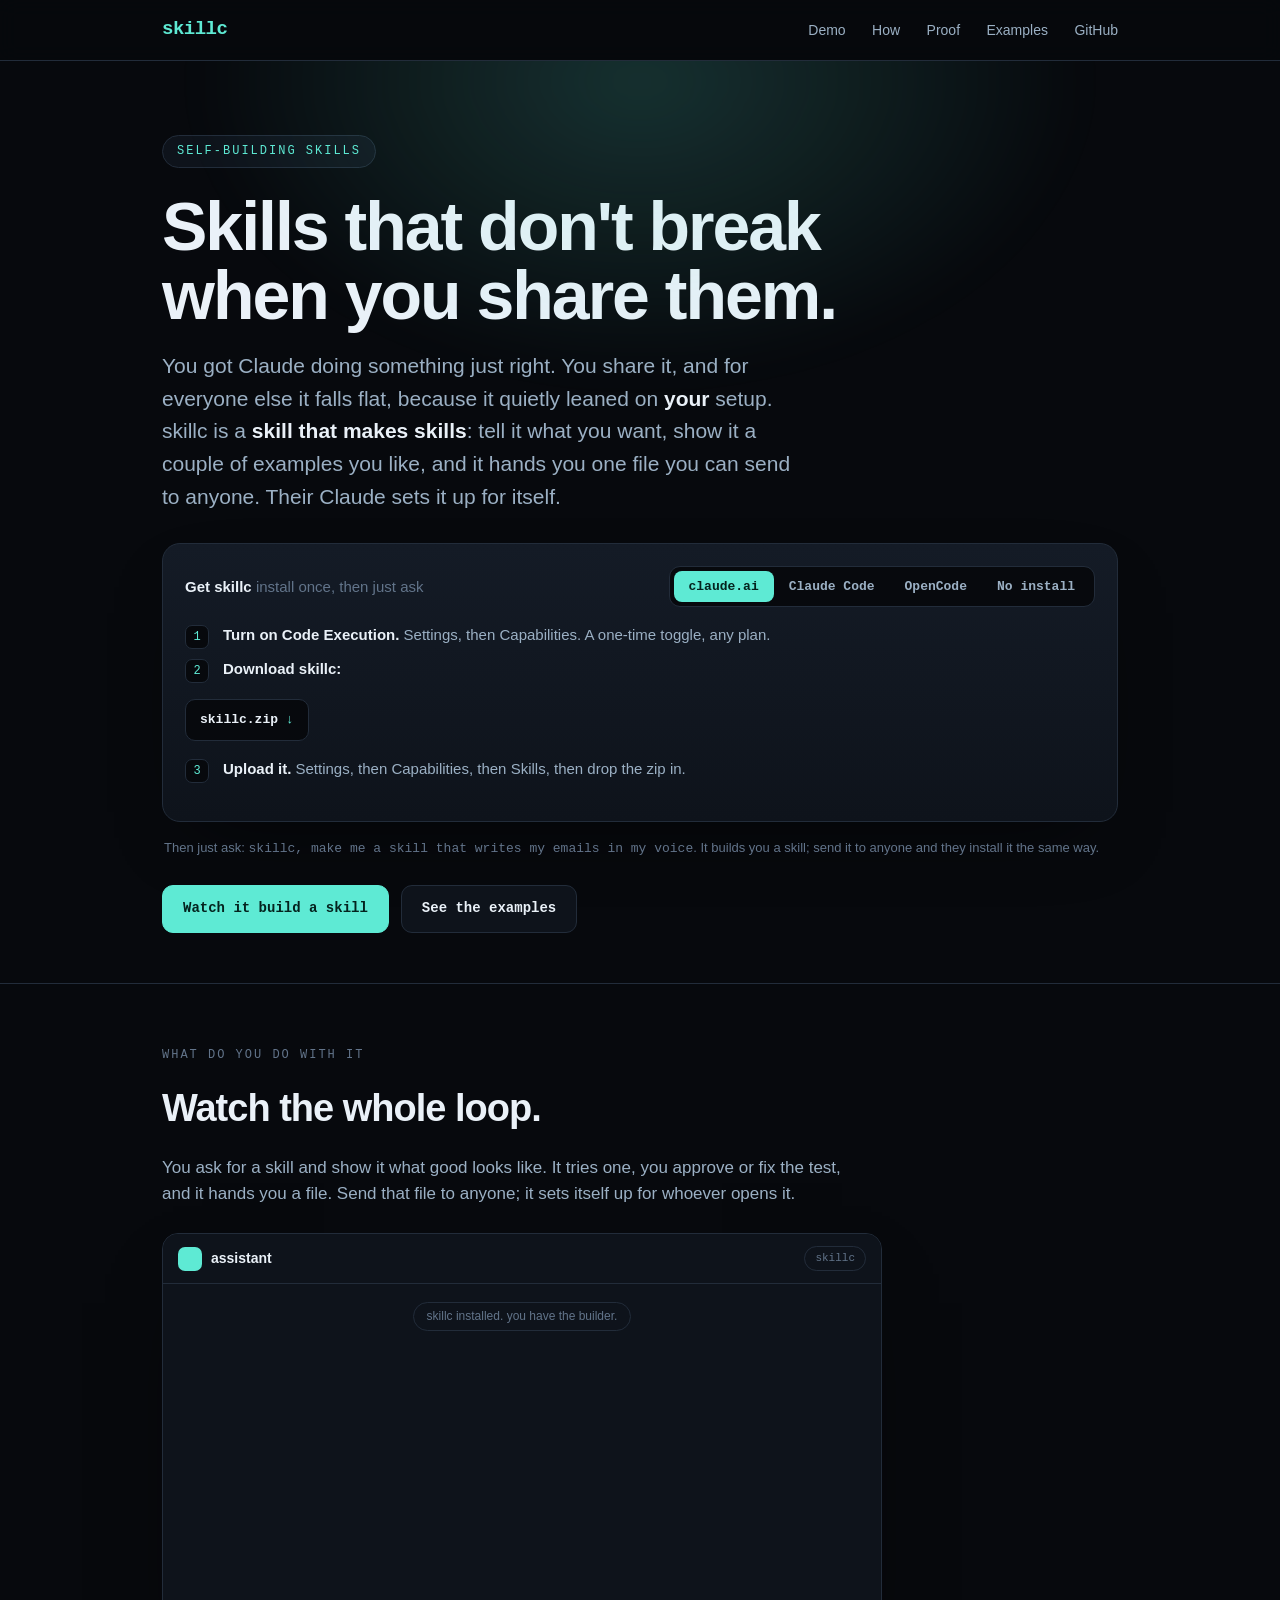
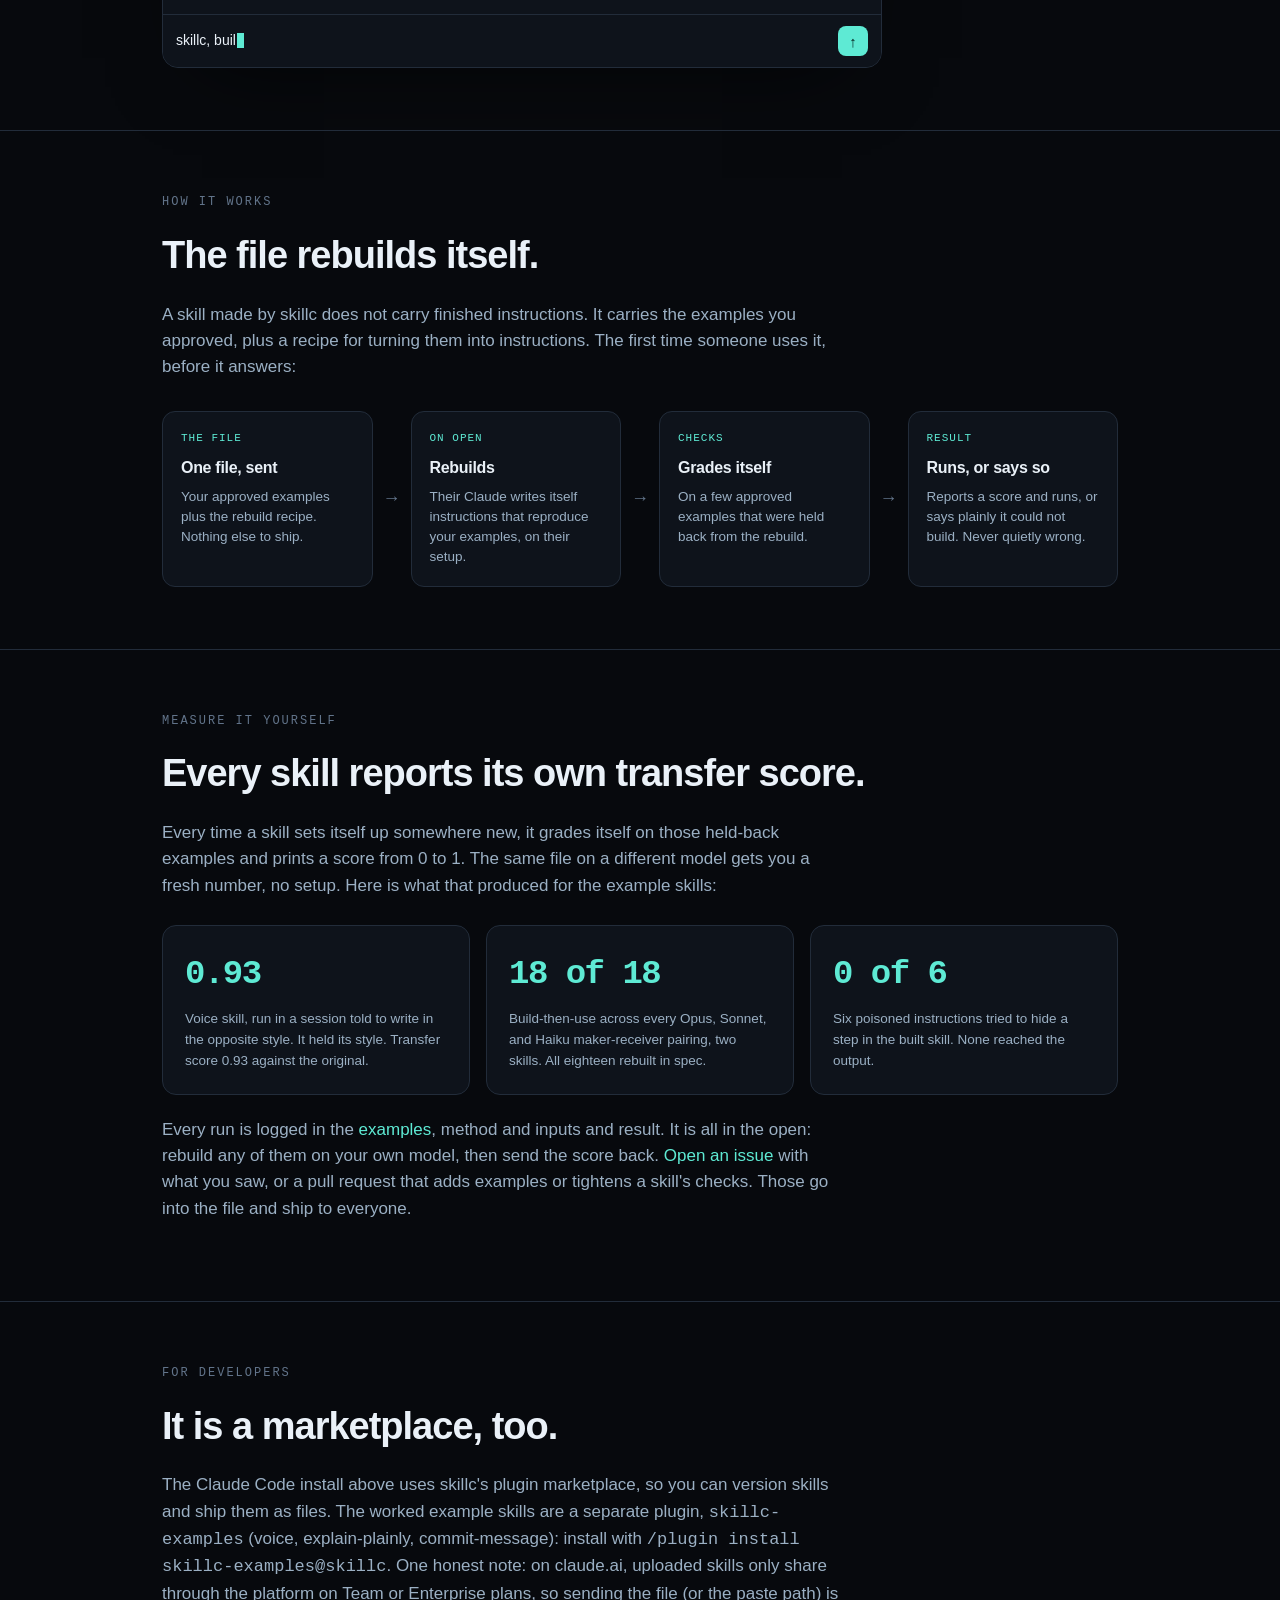
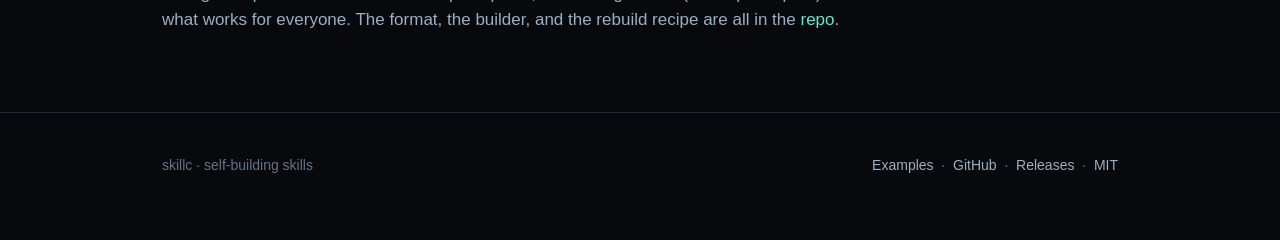
==== commit 92d60d80: "site+readme: de-brand demo chrome, lead with site link, simplify the story - demo mock no longer wea" ====
--- a/site/index.html
+++ b/site/index.html
@@ -30,7 +30,7 @@
   <div class="wrap">
     <span class="ey">self-building skills</span>
     <h1>Skills that don't break<br>when you share them.</h1>
-    <p class="lede">You got Claude doing something just right. You want your team's Claude to do it the same way, but it falls flat for them, because it quietly leaned on <b>your</b> setup. skillc is a <b>skill that makes skills</b>: install it, tell it what you want, and it hands you a new skill you can give to anyone.</p>
+    <p class="lede">You got Claude doing something just right. You share it, and for everyone else it falls flat, because it quietly leaned on <b>your</b> setup. skillc is a <b>skill that makes skills</b>: tell it what you want, show it a couple of examples you like, and it hands you one file you can send to anyone. Their Claude sets it up for itself.</p>
 
     <div class="install" id="get">
       <div class="install-top">
@@ -92,9 +92,9 @@
   <div class="wrap">
     <p class="kicker">what do you do with it</p>
     <h2>Watch the whole loop.</h2>
-    <p class="sub">Install skillc, give it a few lines you like, and it writes you a skill. Send that skill on and it sets itself up for whoever gets it. Install a skill, use a skill, both times.</p>
+    <p class="sub">You ask for a skill and show it what good looks like. It tries one, you approve or fix the test, and it hands you a file. Send that file to anyone; it sets itself up for whoever opens it.</p>
     <div class="chat" style="margin-top:26px">
-      <div class="chat-head"><span class="logo">C</span><span class="who">Claude</span><span class="pill">skillc</span></div>
+      <div class="chat-head"><span class="logo" aria-hidden="true"></span><span class="who">assistant</span><span class="pill">skillc</span></div>
       <div class="chat-body" id="chatBody"></div>
       <div class="chat-input"><div class="field" id="chatField"></div><div class="send">&uarr;</div></div>
     </div>
@@ -104,16 +104,16 @@
 <section id="how">
   <div class="wrap">
     <p class="kicker">how it works</p>
-    <h2>The file carries its own builder.</h2>
-    <p class="sub">It is a self-extracting skill. The moment someone uses it, before it answers, it builds itself against their Claude:</p>
+    <h2>The file rebuilds itself.</h2>
+    <p class="sub">A skill made by skillc does not carry finished instructions. It carries the examples you approved, plus a recipe for turning them into instructions. The first time someone uses it, before it answers:</p>
     <div class="flow">
-      <div class="node"><div class="ic">the file</div><h3>One skill, sent</h3><p>Your approved examples and the rebuild recipe, in one file.</p></div>
+      <div class="node"><div class="ic">the file</div><h3>One file, sent</h3><p>Your approved examples plus the rebuild recipe. Nothing else to ship.</p></div>
       <div class="arr">&rarr;</div>
-      <div class="node"><div class="ic">on open</div><h3>Rebuilds</h3><p>Re-derives the instructions for their model and setup.</p></div>
+      <div class="node"><div class="ic">on open</div><h3>Rebuilds</h3><p>Their Claude writes itself instructions that reproduce your examples, on their setup.</p></div>
       <div class="arr">&rarr;</div>
-      <div class="node"><div class="ic">checks</div><h3>Tests itself</h3><p>Against the examples you approved, that it never saw.</p></div>
+      <div class="node"><div class="ic">checks</div><h3>Grades itself</h3><p>On a few approved examples that were held back from the rebuild.</p></div>
       <div class="arr">&rarr;</div>
-      <div class="node"><div class="ic">result</div><h3>Runs, or says it couldn't</h3><p>Built, honest-failure, or cannot-build. No silent drift.</p></div>
+      <div class="node"><div class="ic">result</div><h3>Runs, or says so</h3><p>Reports a score and runs, or says plainly it could not build. Never quietly wrong.</p></div>
     </div>
   </div>
 </section>
@@ -122,7 +122,7 @@
   <div class="wrap">
     <p class="kicker">measure it yourself</p>
     <h2>Every skill reports its own transfer score.</h2>
-    <p class="sub">On first use in a new session, a skill rebuilds against a few held-back examples and prints an acceptance score from 0 to 1. Run it on a different model and you get a fresh number, no setup. Here is what that method produced for the example skills:</p>
+    <p class="sub">Every time a skill sets itself up somewhere new, it grades itself on those held-back examples and prints a score from 0 to 1. The same file on a different model gets you a fresh number, no setup. Here is what that produced for the example skills:</p>
     <div class="stats" style="grid-template-columns:repeat(3,1fr)">
       <div class="stat"><div class="n">0.93</div><div class="d">Voice skill, run in a session told to write in the opposite style. It held its style. Transfer score 0.93 against the original.</div></div>
       <div class="stat"><div class="n">18 of 18</div><div class="d">Build-then-use across every Opus, Sonnet, and Haiku maker-receiver pairing, two skills. All eighteen rebuilt in spec.</div></div>
@@ -213,7 +213,7 @@
       {t:'user', x:'that is the one'},
       {t:'bot', x:'Done. Built your skill.', file:'voice.zip'},
       {t:'sys', x:'you send voice.zip to a teammate. they install it the same way you did.'},
-      {t:'bot', who:'Their Claude', x:'Built from voice.zip. I write in this voice now too.'}
+      {t:'bot', who:'their assistant', x:'Built from voice.zip. I write in this voice now too.'}
     ];
     function sleep(ms){return new Promise(function(r){setTimeout(r,ms);});}
     function show(el){ requestAnimationFrame(function(){ el.classList.add('show'); }); body.scrollTop=body.scrollHeight; }
@@ -221,7 +221,7 @@
     function bubble(x){ var el=document.createElement('div'); el.className='msg user'; el.textContent=x; body.appendChild(el); show(el); }
     function botEl(m){
       var el=document.createElement('div'); el.className='msg bot';
-      var nm=document.createElement('div'); nm.className='nm'; nm.textContent=m.who||'Claude'; el.appendChild(nm);
+      var nm=document.createElement('div'); nm.className='nm'; nm.textContent=m.who||'assistant'; el.appendChild(nm);
       var bd=document.createElement('div'); bd.className='bd'; if(m.x) bd.textContent=m.x;
       if(m.draft){
         var d=document.createElement('div'); d.className='draft';
@@ -248,7 +248,7 @@
     }
     async function botMsg(m){
       var ti=document.createElement('div'); ti.className='msg bot show';
-      ti.innerHTML='<div class="nm">'+(m.who||'Claude')+'</div><div class="typing"><i></i><i></i><i></i></div>';
+      ti.innerHTML='<div class="nm">'+(m.who||'assistant')+'</div><div class="typing"><i></i><i></i><i></i></div>';
       body.appendChild(ti); body.scrollTop=body.scrollHeight;
       await sleep(950); ti.remove();
       var el=botEl(m); body.appendChild(el); show(el); await sleep(m.draft?1400:950);
